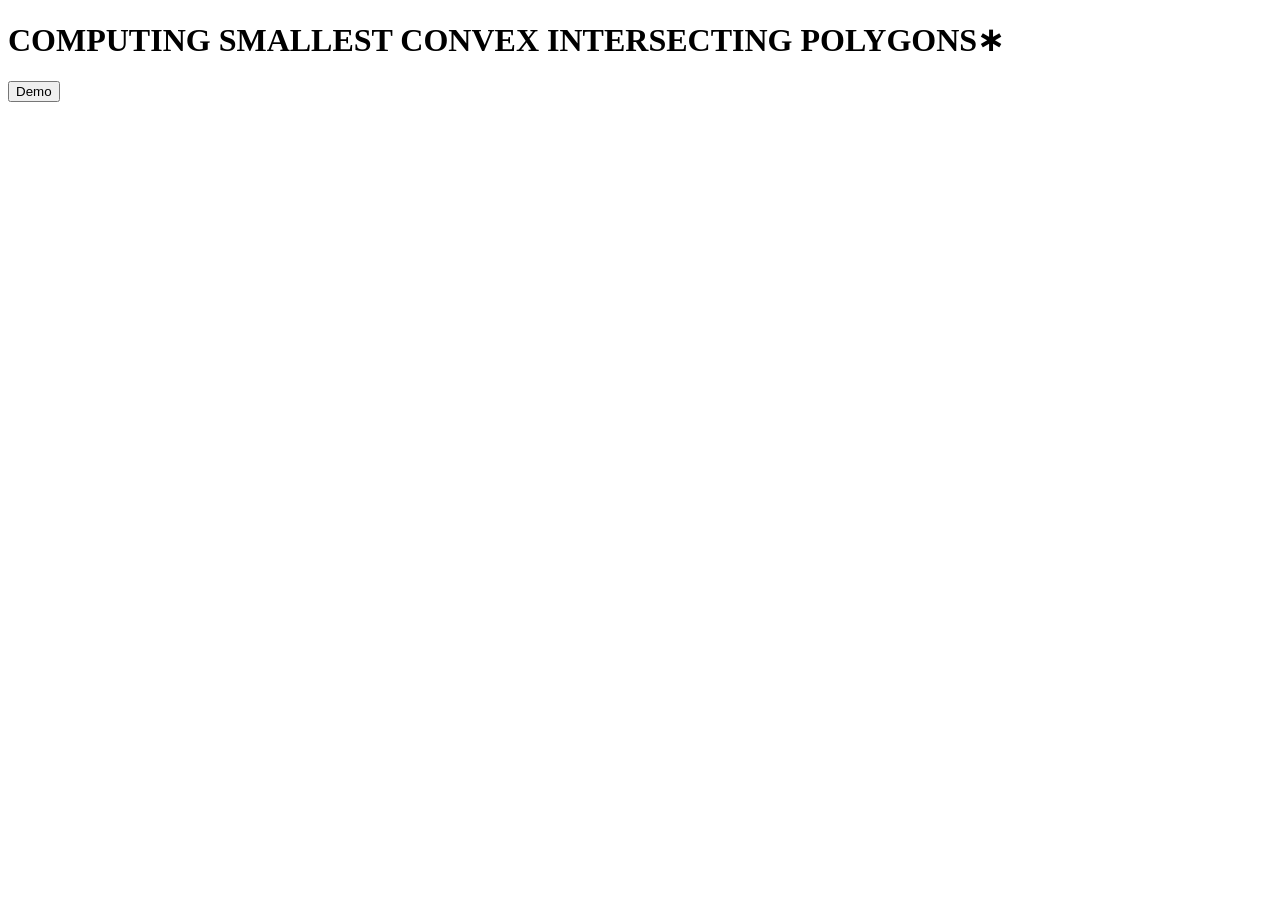
==== index.html @ 67444663 "page d'accueil + démo avec sandbox" ====
<!DOCTYPE html>
<html>
<src>

</src>
<head>
  <title>Page Title</title>
</head>
<body>
<h1>
    COMPUTING SMALLEST CONVEX INTERSECTING POLYGONS∗
</h1>

<a href="demo.html">

<button>
    Demo
</button>
</a>

</body>


</html>
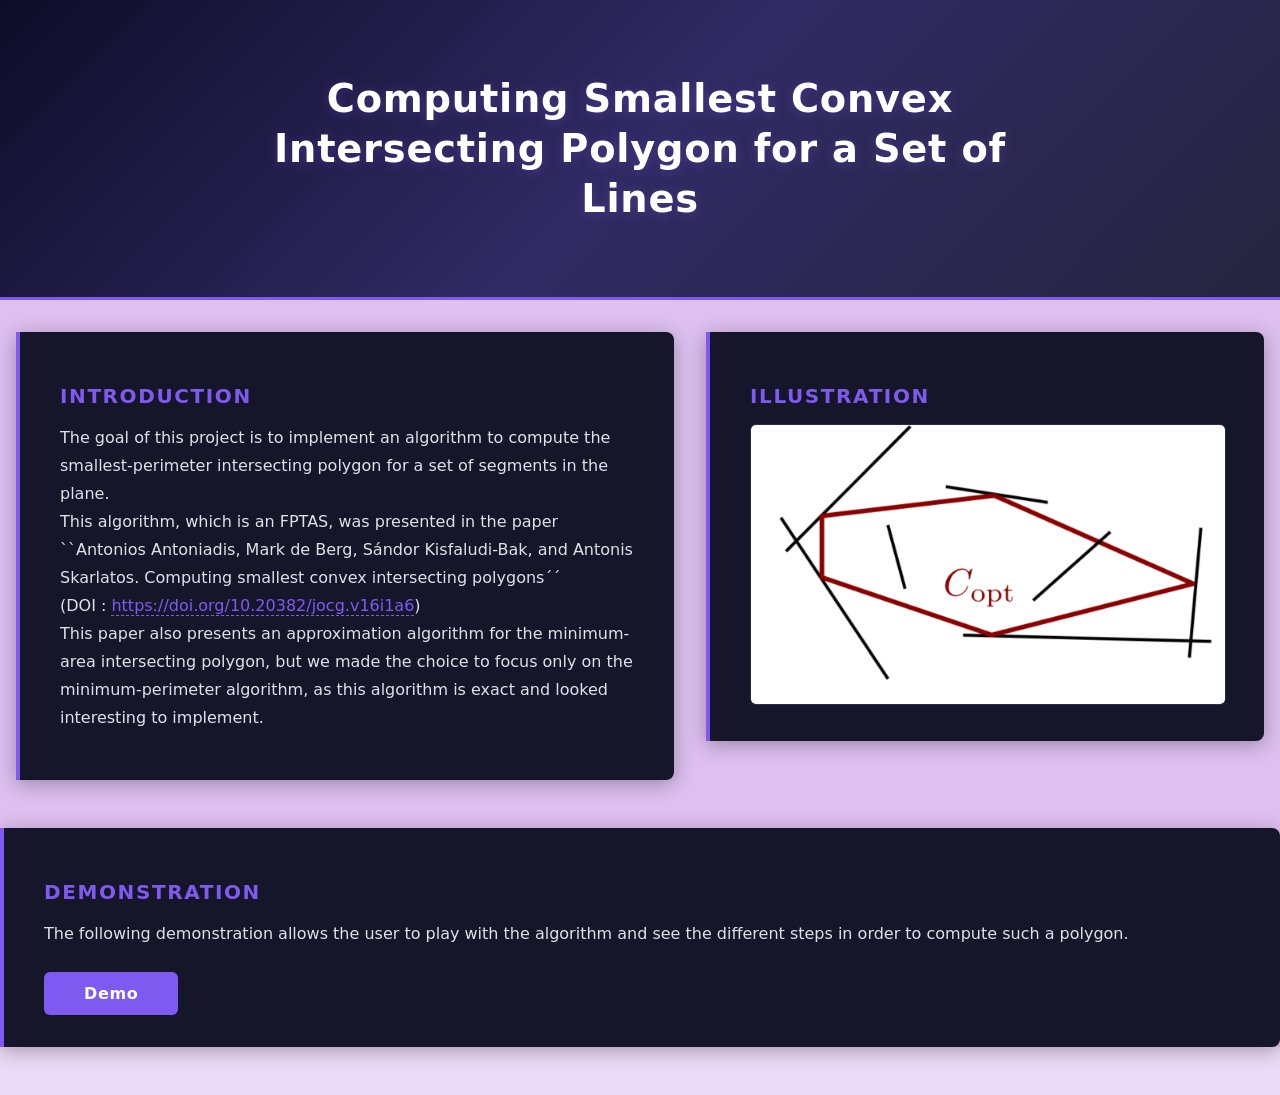
==== commit e3b4d8c0: "first page (introduction, illustration and demo button)" ====
--- a/index.html
+++ b/index.html
@@ -4,19 +4,48 @@
 
 </src>
 <head>
-  <title>Page Title</title>
+  <title>Introduction Page</title>
+  <link rel="stylesheet" href="style.css">
 </head>
 <body>
-<h1>
-    COMPUTING SMALLEST CONVEX INTERSECTING POLYGONS∗
-</h1>
+<div id="title">
+    <h1>
+        Computing Smallest Convex Intersecting Polygon for a Set of Lines 
+    </h1>
+</div>
 
-<a href="demo.html">
+<div class="content-row">
+    <div id="introduction">
+        <h3>Introduction</h3>
+        <p>
+            The goal of this project is to implement an algorithm to compute the smallest-perimeter intersecting
+            polygon for a set of segments in the plane. <br>
+            This algorithm, which is an FPTAS, was presented in the paper ``Antonios Antoniadis, Mark de Berg, Sándor Kisfaludi-Bak, 
+            and Antonis Skarlatos. Computing smallest convex intersecting polygons´´ 
+            <br>(DOI : <a href="https://doi.org/10.20382/jocg.v16i1a6"> https://doi.org/10.20382/jocg.v16i1a6</a>)
+            <br>This paper also presents an approximation algorithm for the minimum-area intersecting polygon, but we made the choice to 
+            focus only on the minimum-perimeter algorithm, as this algorithm is exact and looked interesting to implement. 
+        </p>
+    </div>
 
-<button>
-    Demo
-</button>
-</a>
+    <div id="illustration">
+        <h3>Illustration</h3>
+        <img src="images/illustration.png" alt="illustration image">
+    </div>
+</div>
+
+<div id="demonstration">
+    <h3>Demonstration</h3>
+    <p>
+        The following demonstration allows the user to play with the algorithm and see the different 
+        steps in order to compute such a polygon. 
+    </p>
+    <a href="demo.html">
+        <button id="demo_button">
+            Demo
+        </button>
+    </a>
+</div>
 
 </body>
 
--- a/style.css
+++ b/style.css
@@ -0,0 +1,134 @@
+html, body {
+    margin: 0;
+    padding: 0;
+    background-color: rgba(160, 79, 213, 0.2);
+}
+
+h3 {
+    font-family: 'Segoe UI', system-ui, sans-serif;
+    font-size: 1.25rem;
+    font-weight: 600;
+    color: #7f5af0;
+    margin-bottom: 1rem;
+    text-transform: uppercase;
+    letter-spacing: 0.08em;
+}
+
+#title {
+    display: flex;
+    justify-content: center;
+    padding: 3rem 1.5rem;
+    background: linear-gradient(135deg, #0f0c29, #302b63, #24243e);
+    border-bottom: 3px solid #7f5af0;
+}
+
+#title h1 {
+    font-family: 'Segoe UI', system-ui, sans-serif;
+    font-size: clamp(1.4rem, 3.5vw, 2.4rem);
+    font-weight: 700;
+    color: #fffffe;
+    text-align: center;
+    letter-spacing: 0.02em;
+    line-height: 1.3;
+    max-width: 800px;
+    text-shadow: 0 2px 12px rgba(127, 90, 240, 0.3);
+}
+
+.content-row {
+    display: flex;
+    flex-wrap: wrap;
+    gap: 2rem;
+    padding: 2rem 1rem;
+    align-items: flex-start;
+}
+
+#introduction {
+    flex: 1 1 400px;
+    padding: 2rem 2.5rem;
+    background: #16162a;
+    border-left: 4px solid #7f5af0;
+    border-radius: 0 8px 8px 0;
+    box-shadow: 0 4px 20px rgba(0, 0, 0, 0.3);
+}
+
+#introduction p {
+    font-family: 'Segoe UI', system-ui, sans-serif;
+    font-size: 1rem;
+    line-height: 1.75;
+    color: #e0e0e8;
+}
+
+#introduction a {
+    color: #7f5af0;
+    text-decoration: none;
+    border-bottom: 1px dashed #7f5af0;
+    transition: color 0.2s, border-color 0.2s;
+}
+
+#introduction a:hover {
+    font-size: 101%;
+    color: #a78bfa;
+    border-bottom-color: #a78bfa;
+}
+
+#illustration {
+    flex: 1 1 300px;
+    padding: 2rem 2.5rem;
+    background: #16162a;
+    border-left: 4px solid #7f5af0;
+    border-radius: 0 8px 8px 0;
+    box-shadow: 0 4px 20px rgba(0, 0, 0, 0.3);
+}
+
+#illustration img {
+    width: 100%;
+    height: auto;
+    border-radius: 6px;
+    border: 1px solid #2a2a4a;
+}
+
+#demonstration {
+    max-width: 1200px;
+    margin: 1rem auto 3rem;
+    padding: 2rem 2.5rem;
+    background: #16162a;
+    border-left: 4px solid #7f5af0;
+    border-radius: 0 8px 8px 0;
+    box-shadow: 0 4px 20px rgba(0, 0, 0, 0.3);
+}
+
+#demonstration p {
+    font-family: 'Segoe UI', system-ui, sans-serif;
+    font-size: 1rem;
+    line-height: 1.75;
+    color: #e0e0e8;
+    margin-bottom: 1.5rem;
+}
+
+#demonstration a {
+    text-decoration: none;
+}
+
+#demo_button {
+    font-family: 'Segoe UI', system-ui, sans-serif;
+    font-size: 1rem;
+    font-weight: 600;
+    letter-spacing: 0.04em;
+    color: #fffffe;
+    background: #7f5af0;
+    border: none;
+    border-radius: 6px;
+    padding: 0.75rem 2.5rem;
+    cursor: pointer;
+    transition: background 0.2s, transform 0.15s, box-shadow 0.2s;
+}
+
+#demo_button:hover {
+    background: #a78bfa;
+    transform: translateY(-2px);
+    box-shadow: 0 6px 18px rgba(127, 90, 240, 0.4);
+}
+
+#demo_button:active {
+    transform: translateY(0);
+}
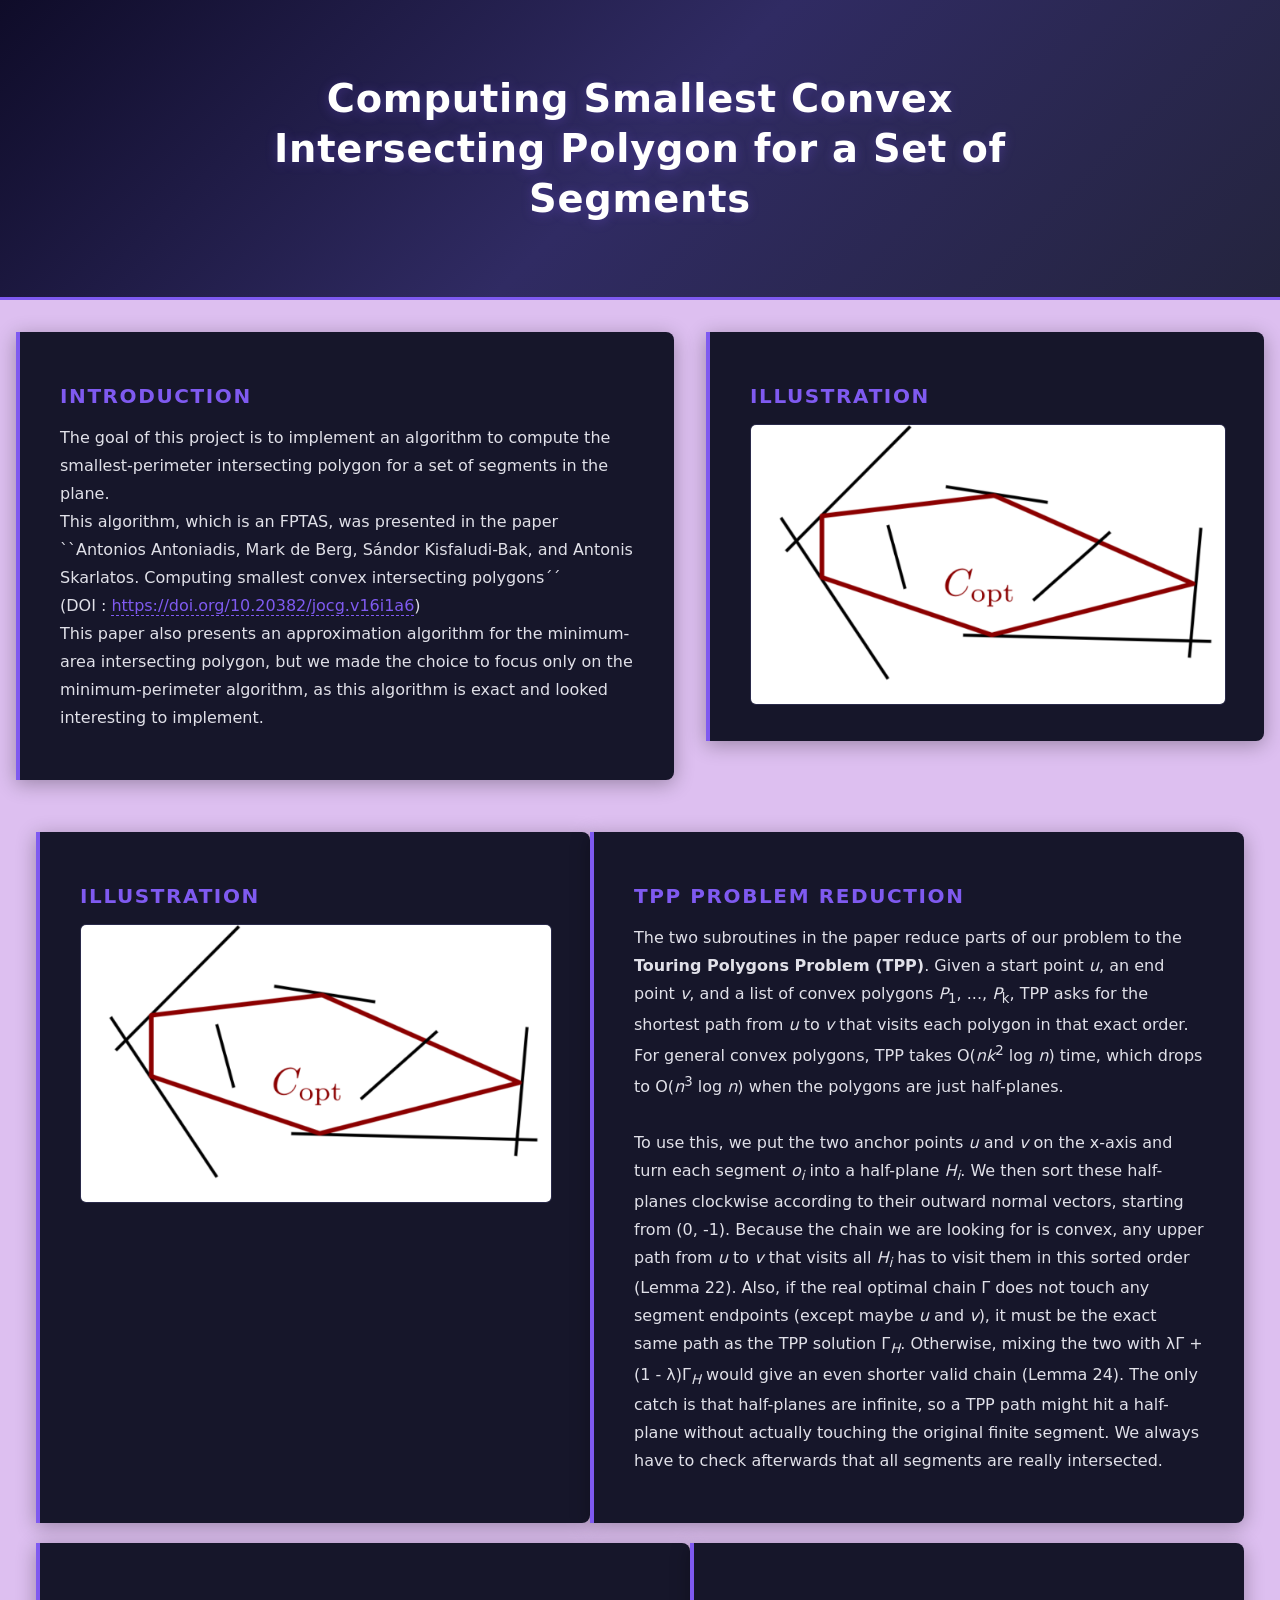
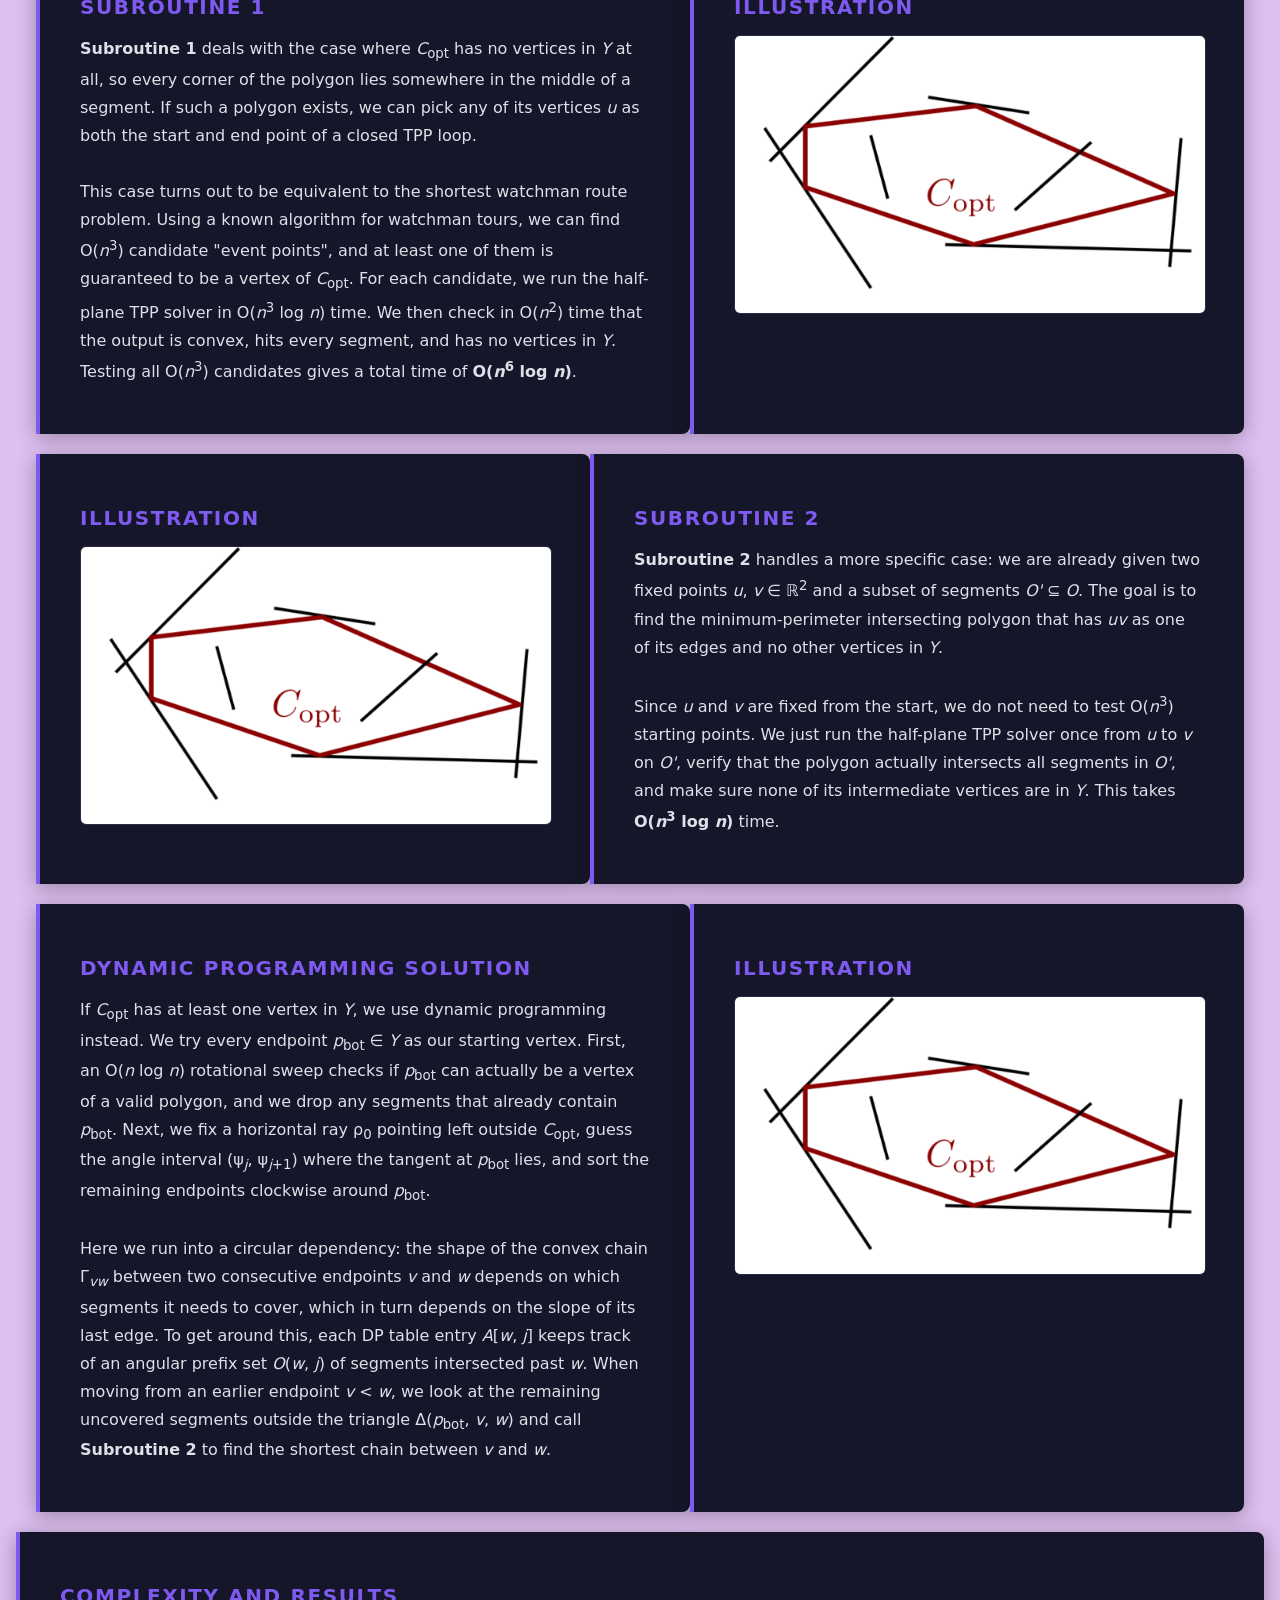
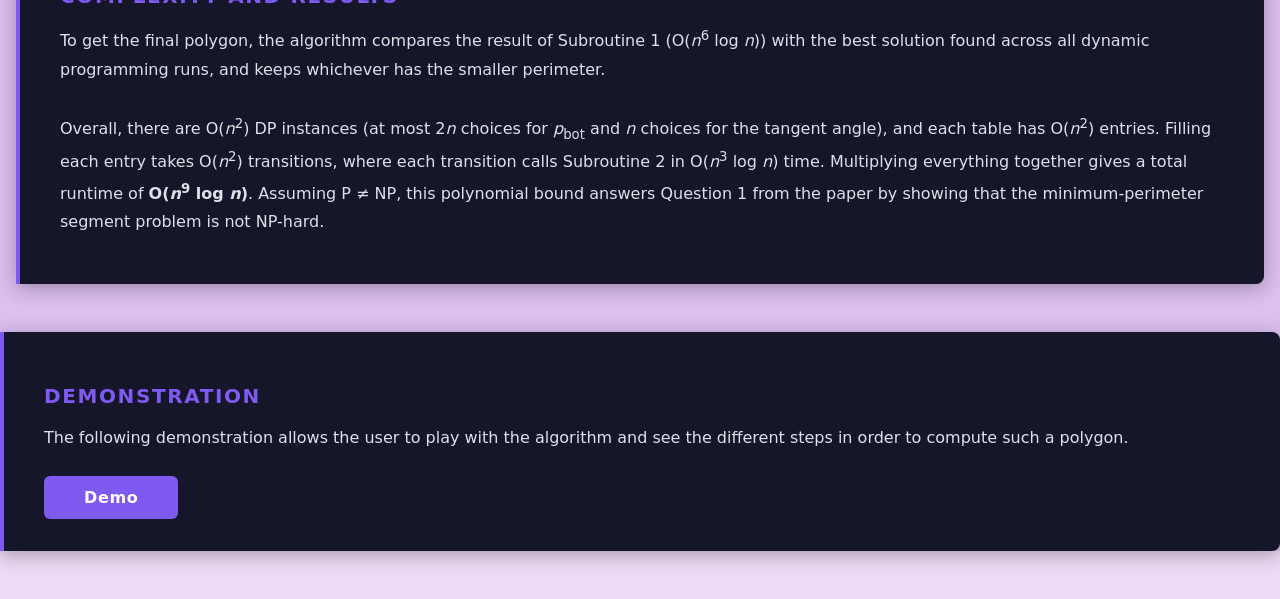
==== commit 8962d857: "homepage" ====
--- a/index.html
+++ b/index.html
@@ -1,24 +1,22 @@
 <!DOCTYPE html>
-<html>
-<src>
-
-</src>
+<html lang="en">
 <head>
+  <meta charset="UTF-8">
   <title>Introduction Page</title>
   <link rel="stylesheet" href="style.css">
 </head>
 <body>
 <div id="title">
     <h1>
-        Computing Smallest Convex Intersecting Polygon for a Set of Lines 
+        Computing Smallest Convex Intersecting Polygon for a Set of Segments
     </h1>
 </div>
 
 <div class="content-row">
-    <div id="introduction">
+    <div class="introduction">
         <h3>Introduction</h3>
         <p>
-            The goal of this project is to implement an algorithm to compute the smallest-perimeter intersecting
+           The goal of this project is to implement an algorithm to compute the smallest-perimeter intersecting
             polygon for a set of segments in the plane. <br>
             This algorithm, which is an FPTAS, was presented in the paper ``Antonios Antoniadis, Mark de Berg, Sándor Kisfaludi-Bak, 
             and Antonis Skarlatos. Computing smallest convex intersecting polygons´´ 
@@ -32,6 +30,94 @@
         <h3>Illustration</h3>
         <img src="images/illustration.png" alt="illustration image">
     </div>
+
+    <div id="algorithm-explanation">
+         <div class="parts">
+
+            <div id="illustration">
+                <h3>Illustration</h3>
+                <img src="images/illustration.png" alt="illustration image">
+            </div>
+
+            <div class="introduction">
+                <h3>TPP problem reduction</h3>
+                <p>
+                    The two subroutines in the paper reduce parts of our problem to the <strong>Touring Polygons Problem (TPP)</strong>. Given a start point <i>u</i>, an end point <i>v</i>, and a list of convex polygons <i>P</i><sub>1</sub>, ..., <i>P</i><sub>k</sub>, TPP asks for the shortest path from <i>u</i> to <i>v</i> that visits each polygon in that exact order. For general convex polygons, TPP takes O(<i>nk</i><sup>2</sup> log <i>n</i>) time, which drops to O(<i>n</i><sup>3</sup> log <i>n</i>) when the polygons are just half-planes.
+                    <br><br>
+                    To use this, we put the two anchor points <i>u</i> and <i>v</i> on the x-axis and turn each segment <i>o<sub>i</sub></i> into a half-plane <i>H<sub>i</sub></i>. We then sort these half-planes clockwise according to their outward normal vectors, starting from (0, -1). Because the chain we are looking for is convex, any upper path from <i>u</i> to <i>v</i> that visits all <i>H<sub>i</sub></i> has to visit them in this sorted order (Lemma 22). Also, if the real optimal chain &Gamma; does not touch any segment endpoints (except maybe <i>u</i> and <i>v</i>), it must be the exact same path as the TPP solution &Gamma;<sub><i>H</i></sub>. Otherwise, mixing the two with &lambda;&Gamma; + (1 - &lambda;)&Gamma;<sub><i>H</i></sub> would give an even shorter valid chain (Lemma 24). The only catch is that half-planes are infinite, so a TPP path might hit a half-plane without actually touching the original finite segment. We always have to check afterwards that all segments are really intersected.
+                </p>
+            </div>
+
+            
+        </div>
+        <div class="parts">
+            <div class="introduction">
+                <h3>Subroutine 1</h3>
+                <p>
+                    <strong>Subroutine 1</strong> deals with the case where <i>C</i><sub>opt</sub> has no vertices in <i>Y</i> at all, so every corner of the polygon lies somewhere in the middle of a segment. If such a polygon exists, we can pick any of its vertices <i>u</i> as both the start and end point of a closed TPP loop.
+                    <br><br>
+                    This case turns out to be equivalent to the shortest watchman route problem. Using a known algorithm for watchman tours, we can find O(<i>n</i><sup>3</sup>) candidate "event points", and at least one of them is guaranteed to be a vertex of <i>C</i><sub>opt</sub>. For each candidate, we run the half-plane TPP solver in O(<i>n</i><sup>3</sup> log <i>n</i>) time. We then check in O(<i>n</i><sup>2</sup>) time that the output is convex, hits every segment, and has no vertices in <i>Y</i>. Testing all O(<i>n</i><sup>3</sup>) candidates gives a total time of <strong>O(<i>n</i><sup>6</sup> log <i>n</i>)</strong>.
+                 </p>
+            </div>
+
+            <div id="illustration">
+                <h3>Illustration</h3>
+                <img src="images/illustration.png" alt="illustration image">
+            </div>
+        </div>
+        <div class="parts">
+
+            <div id="illustration">
+                <h3>Illustration</h3>
+                <img src="images/illustration.png" alt="illustration image">
+            </div>
+
+            <div class="introduction">
+                <h3>Subroutine 2</h3>
+                <p>
+                    <strong>Subroutine 2</strong> handles a more specific case: we are already given two fixed points <i>u</i>, <i>v</i> &in; &#8477;<sup>2</sup> and a subset of segments <i>O'</i> &subseteq; <i>O</i>. The goal is to find the minimum-perimeter intersecting polygon that has <i>uv</i> as one of its edges and no other vertices in <i>Y</i>.
+                    <br><br>
+                    Since <i>u</i> and <i>v</i> are fixed from the start, we do not need to test O(<i>n</i><sup>3</sup>) starting points. We just run the half-plane TPP solver once from <i>u</i> to <i>v</i> on <i>O'</i>, verify that the polygon actually intersects all segments in <i>O'</i>, and make sure none of its intermediate vertices are in <i>Y</i>. This takes <strong>O(<i>n</i><sup>3</sup> log <i>n</i>)</strong> time.
+                </p>
+            </div>
+
+            
+        </div>
+
+       
+
+        <div class="parts">
+            <div class="introduction">
+                <h3>Dynamic programming solution</h3>
+                <p>
+                    If <i>C</i><sub>opt</sub> has at least one vertex in <i>Y</i>, we use dynamic programming instead. We try every endpoint <i>p</i><sub>bot</sub> &in; <i>Y</i> as our starting vertex. First, an O(<i>n</i> log <i>n</i>) rotational sweep checks if <i>p</i><sub>bot</sub> can actually be a vertex of a valid polygon, and we drop any segments that already contain <i>p</i><sub>bot</sub>. Next, we fix a horizontal ray &rho;<sub>0</sub> pointing left outside <i>C</i><sub>opt</sub>, guess the angle interval (&psi;<sub><i>j</i></sub>, &psi;<sub><i>j</i>+1</sub>) where the tangent at <i>p</i><sub>bot</sub> lies, and sort the remaining endpoints clockwise around <i>p</i><sub>bot</sub>.
+                    <br><br>
+                    Here we run into a circular dependency: the shape of the convex chain &Gamma;<sub><i>vw</i></sub> between two consecutive endpoints <i>v</i> and <i>w</i> depends on which segments it needs to cover, which in turn depends on the slope of its last edge. To get around this, each DP table entry <i>A</i>[<i>w</i>, <i>j</i>] keeps track of an angular prefix set <i>O</i>(<i>w</i>, <i>j</i>) of segments intersected past <i>w</i>. When moving from an earlier endpoint <i>v</i> &lt; <i>w</i>, we look at the remaining uncovered segments outside the triangle &Delta;(<i>p</i><sub>bot</sub>, <i>v</i>, <i>w</i>) and call <strong>Subroutine 2</strong> to find the shortest chain between <i>v</i> and <i>w</i>.
+                 </p>
+            </div>
+
+            <div id="illustration">
+                <h3>Illustration</h3>
+                <img src="images/illustration.png" alt="illustration image">
+            </div>
+        </div>
+        
+         <div class="finalPart">
+
+            <div class="introduction">
+                <h3>Complexity and results</h3>
+                <p>
+                    To get the final polygon, the algorithm compares the result of Subroutine 1 (O(<i>n</i><sup>6</sup> log <i>n</i>)) with the best solution found across all dynamic programming runs, and keeps whichever has the smaller perimeter.
+                    <br><br>
+                    Overall, there are O(<i>n</i><sup>2</sup>) DP instances (at most 2<i>n</i> choices for <i>p</i><sub>bot</sub> and <i>n</i> choices for the tangent angle), and each table has O(<i>n</i><sup>2</sup>) entries. Filling each entry takes O(<i>n</i><sup>2</sup>) transitions, where each transition calls Subroutine 2 in O(<i>n</i><sup>3</sup> log <i>n</i>) time. Multiplying everything together gives a total runtime of <strong>O(<i>n</i><sup>9</sup> log <i>n</i>)</strong>. Assuming P &ne; NP, this polynomial bound answers Question 1 from the paper by showing that the minimum-perimeter segment problem is not NP-hard.
+                </p>
+            </div>
+            
+        </div>
+
+    </div>
+
+    
 </div>
 
 <div id="demonstration">
--- a/style.css
+++ b/style.css
@@ -42,7 +42,7 @@
     align-items: flex-start;
 }
 
-#introduction {
+.introduction {
     flex: 1 1 400px;
     padding: 2rem 2.5rem;
     background: #16162a;
@@ -51,21 +51,21 @@
     box-shadow: 0 4px 20px rgba(0, 0, 0, 0.3);
 }
 
-#introduction p {
+.introduction p {
     font-family: 'Segoe UI', system-ui, sans-serif;
     font-size: 1rem;
     line-height: 1.75;
     color: #e0e0e8;
 }
 
-#introduction a {
+.introduction a {
     color: #7f5af0;
     text-decoration: none;
     border-bottom: 1px dashed #7f5af0;
     transition: color 0.2s, border-color 0.2s;
 }
 
-#introduction a:hover {
+.introduction a:hover {
     font-size: 101%;
     color: #a78bfa;
     border-bottom-color: #a78bfa;
@@ -131,4 +131,9 @@
 
 #demo_button:active {
     transform: translateY(0);
-}+}
+
+.parts{
+    display: flex;
+    margin: 20px;
+}
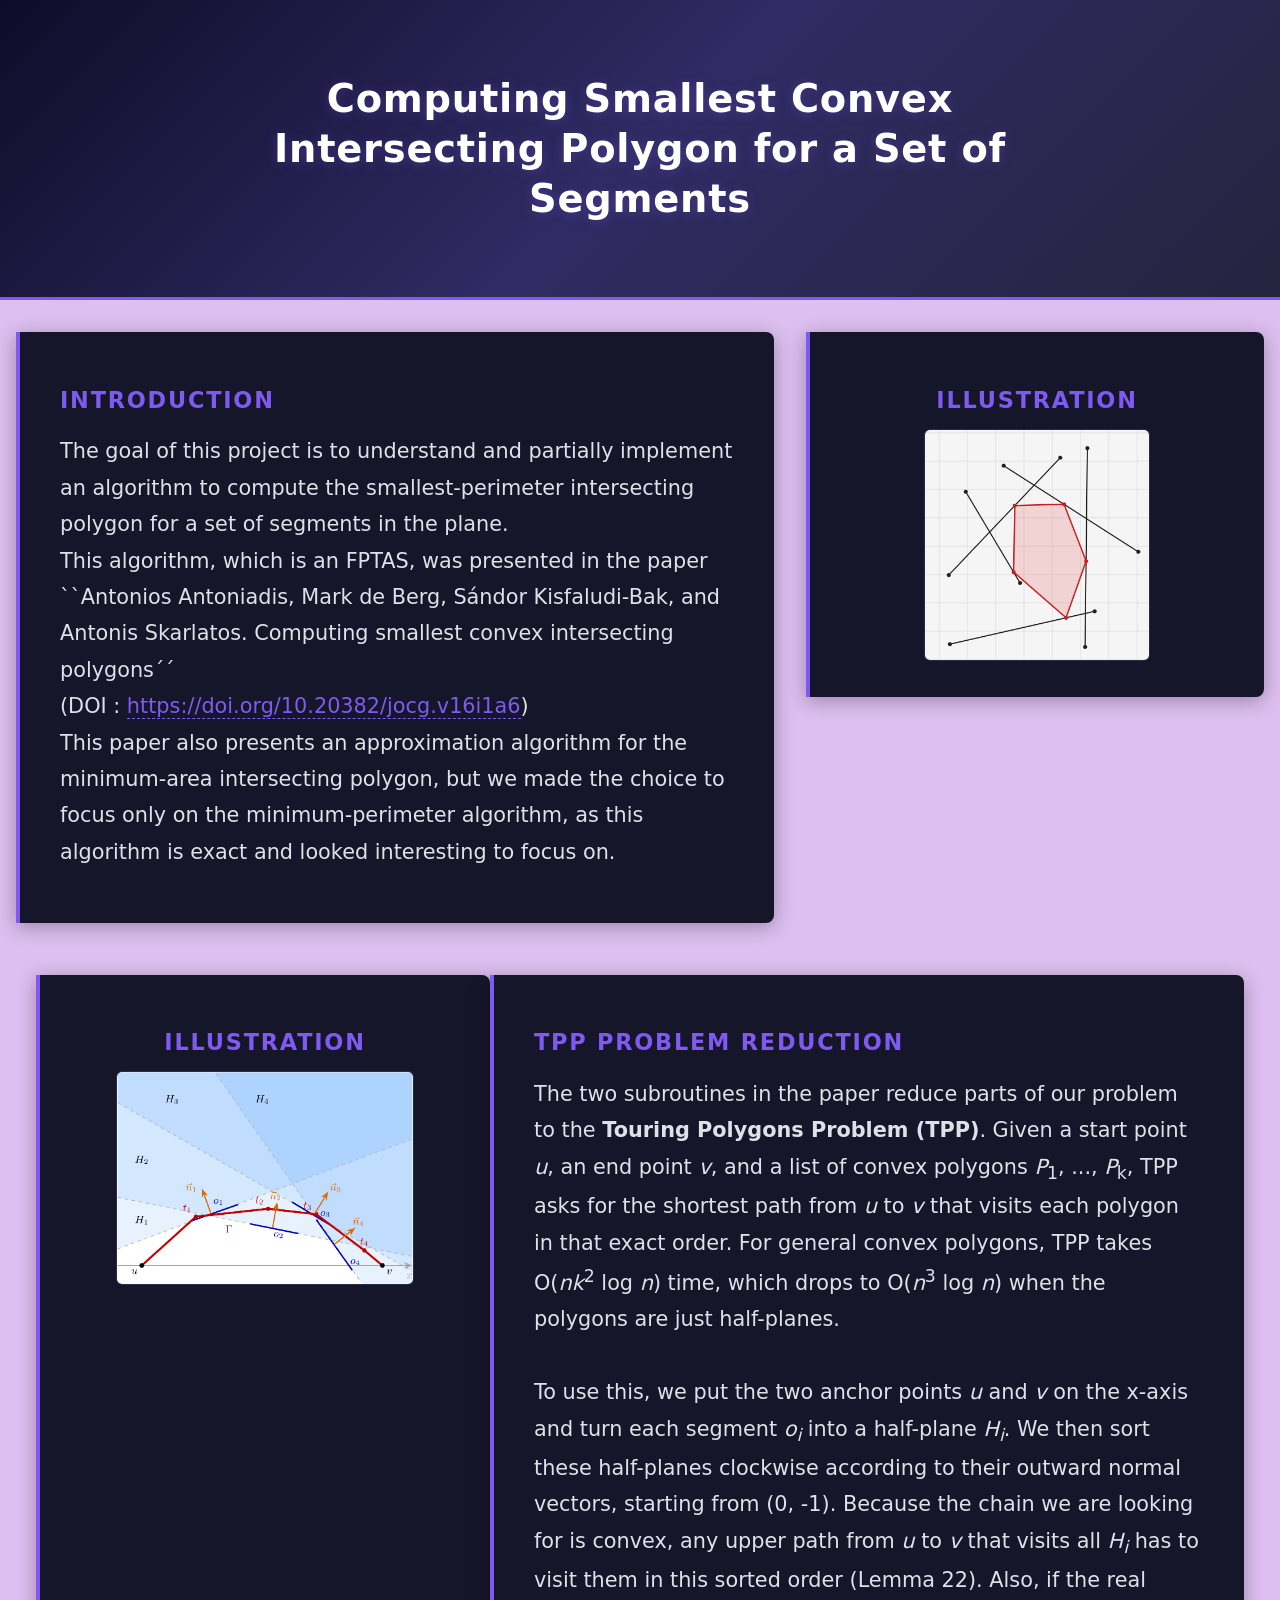
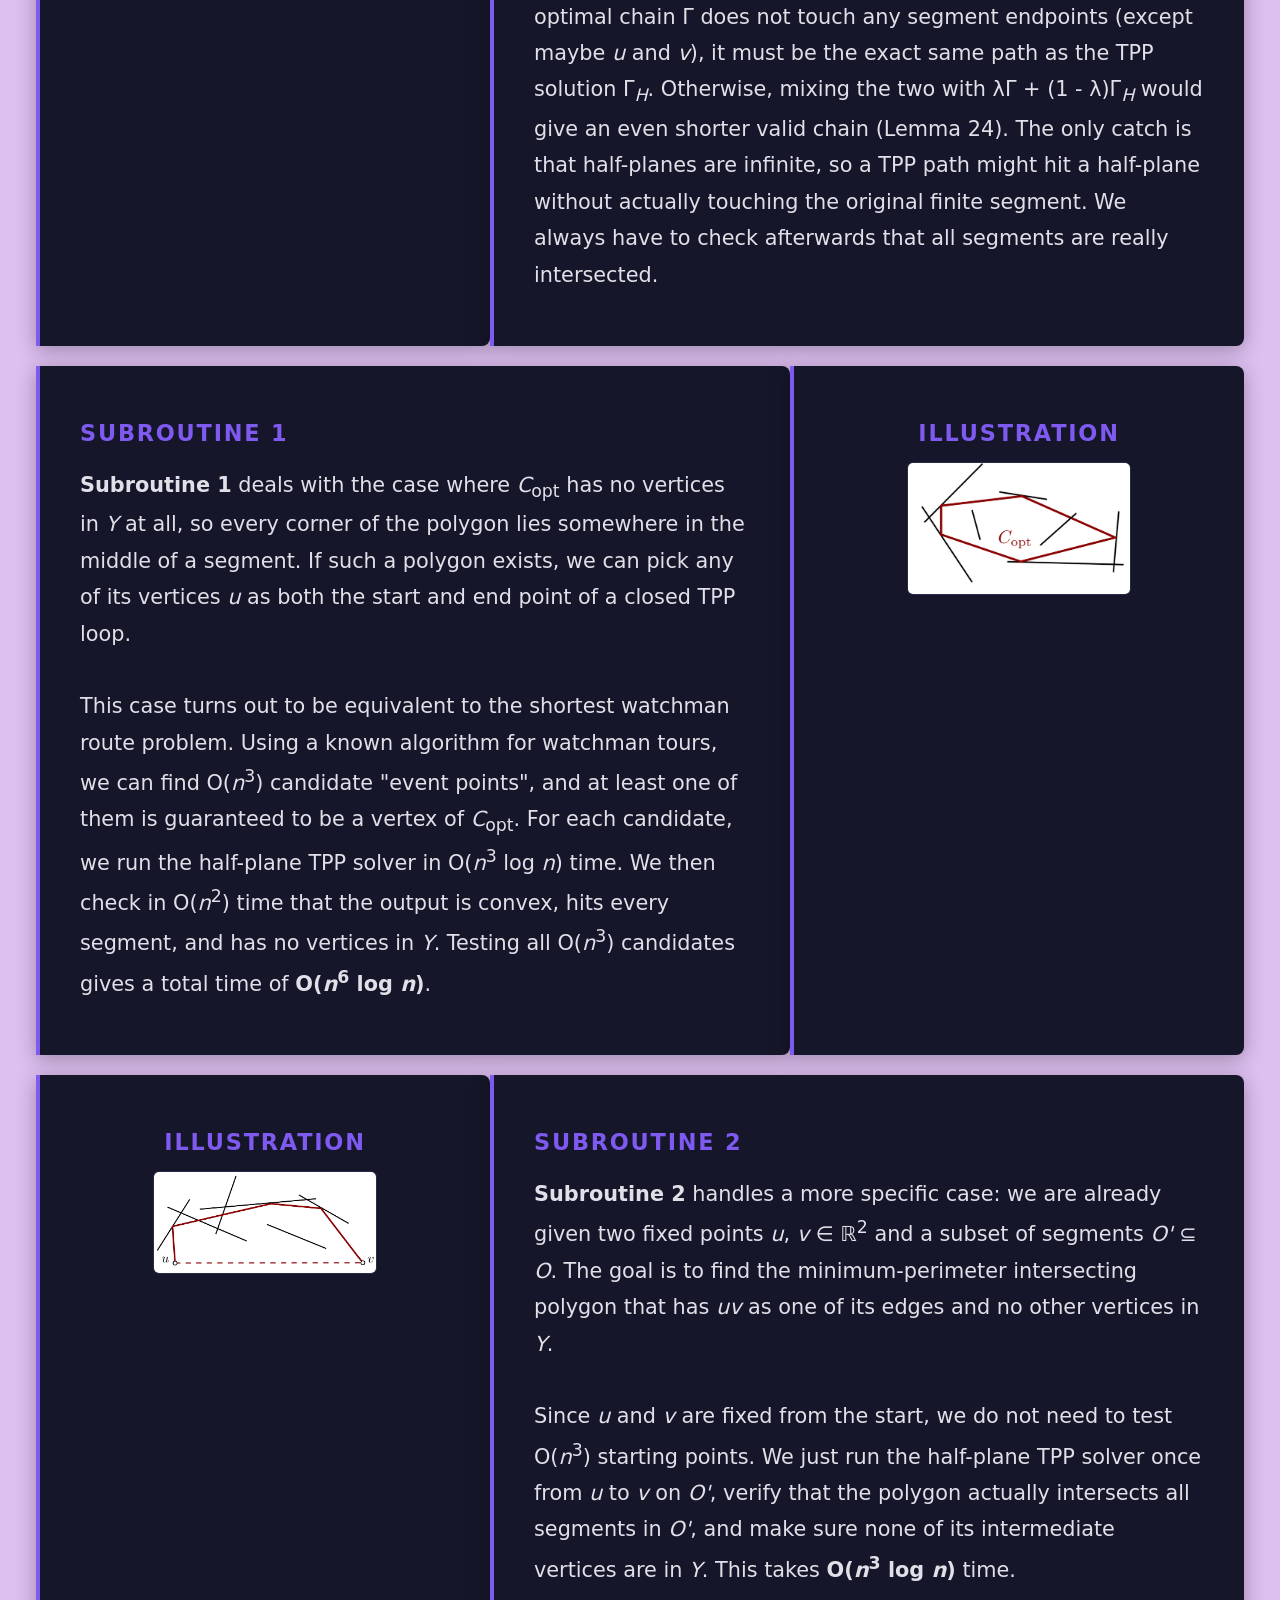
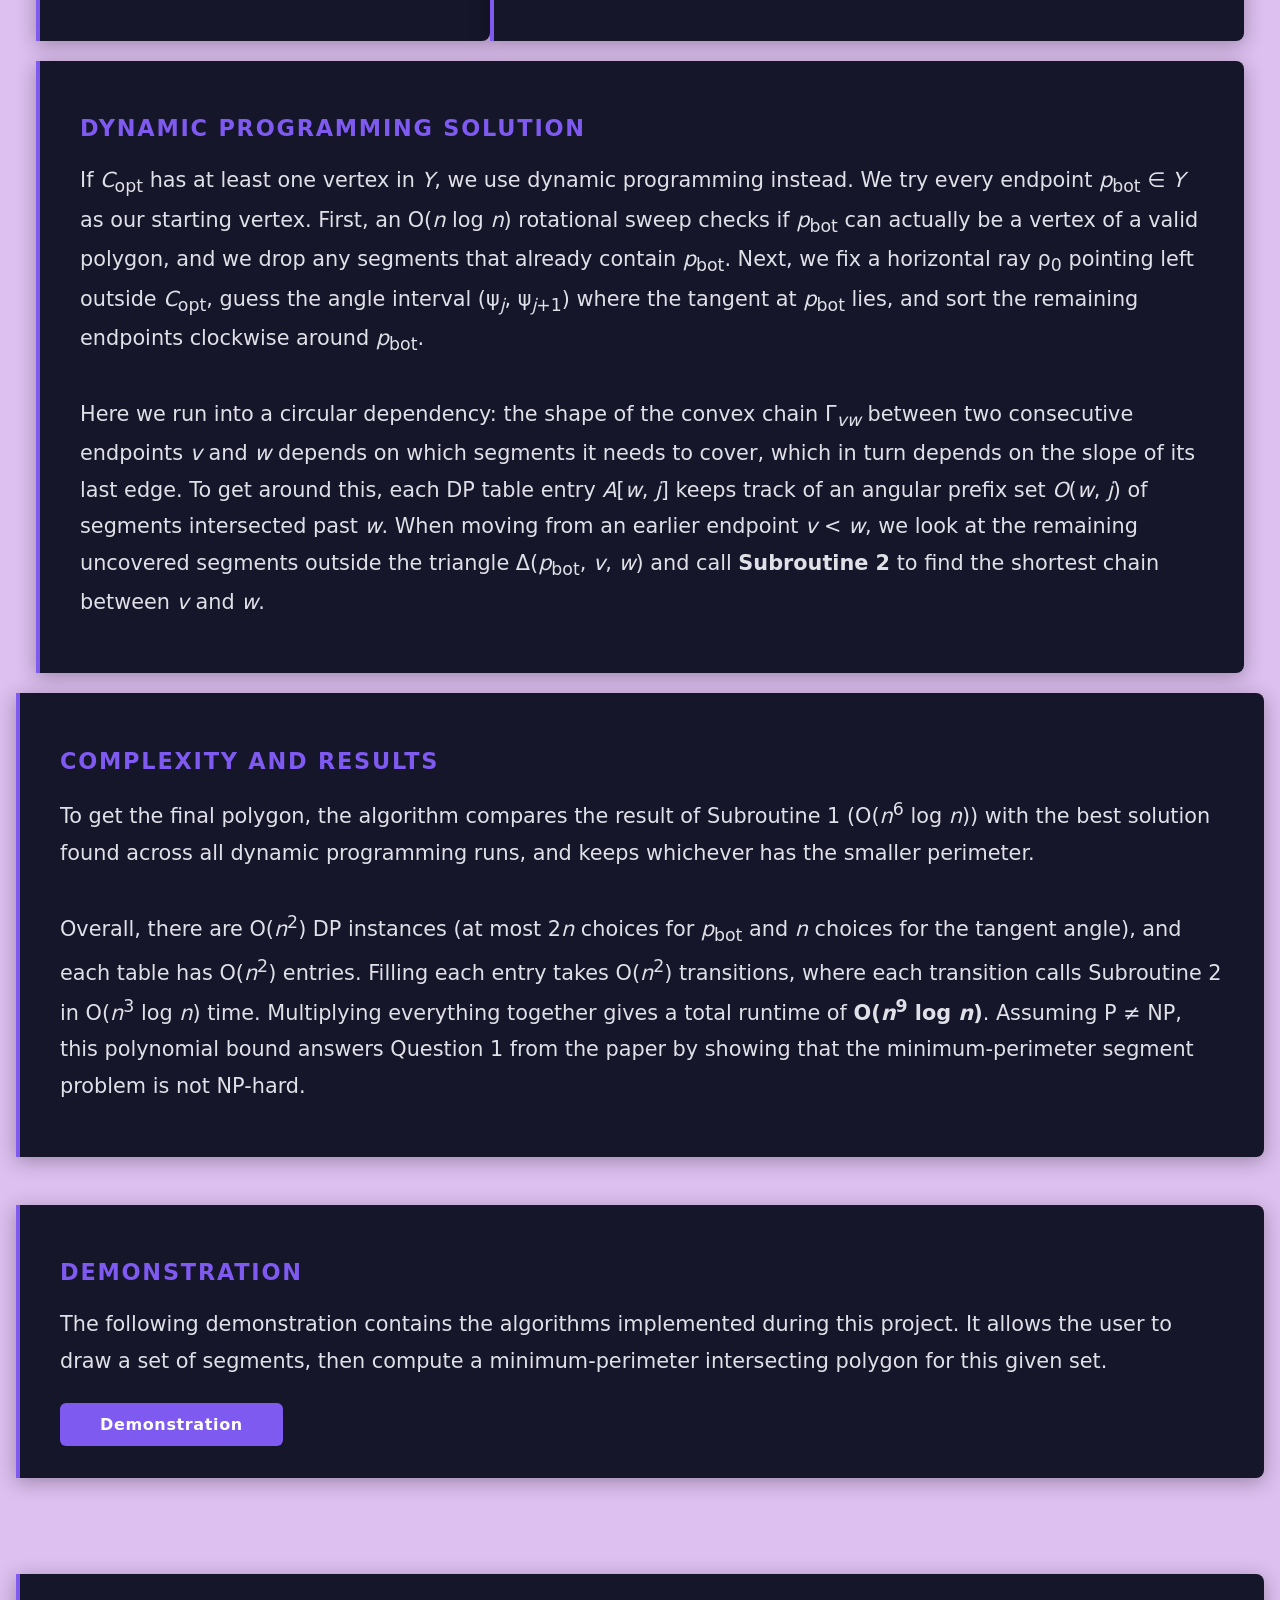
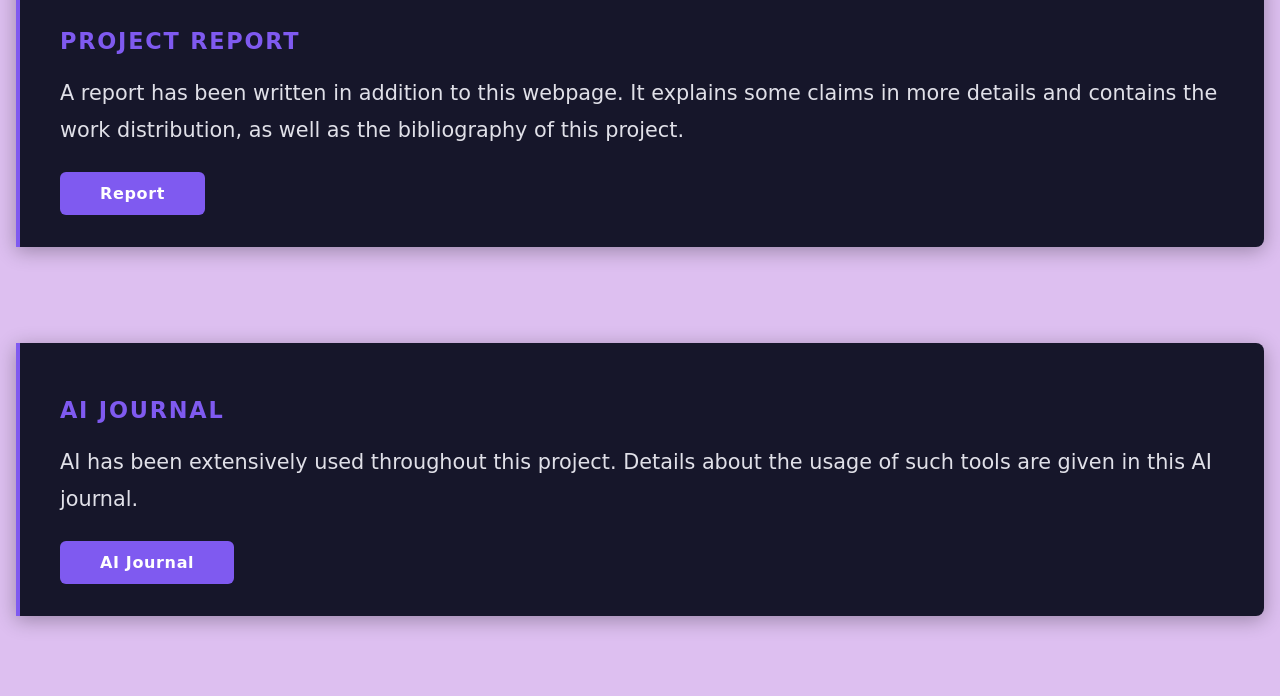
==== commit f4a9eea4: "Added figures in homepage + AIJournal + report" ====
--- a/index.html
+++ b/index.html
@@ -2,7 +2,7 @@
 <html lang="en">
 <head>
   <meta charset="UTF-8">
-  <title>Introduction Page</title>
+  <title>Home Page</title>
   <link rel="stylesheet" href="style.css">
 </head>
 <body>
@@ -16,27 +16,27 @@
     <div class="introduction">
         <h3>Introduction</h3>
         <p>
-           The goal of this project is to implement an algorithm to compute the smallest-perimeter intersecting
+           The goal of this project is to understand and partially implement an algorithm to compute the smallest-perimeter intersecting
             polygon for a set of segments in the plane. <br>
             This algorithm, which is an FPTAS, was presented in the paper ``Antonios Antoniadis, Mark de Berg, Sándor Kisfaludi-Bak, 
             and Antonis Skarlatos. Computing smallest convex intersecting polygons´´ 
             <br>(DOI : <a href="https://doi.org/10.20382/jocg.v16i1a6"> https://doi.org/10.20382/jocg.v16i1a6</a>)
             <br>This paper also presents an approximation algorithm for the minimum-area intersecting polygon, but we made the choice to 
-            focus only on the minimum-perimeter algorithm, as this algorithm is exact and looked interesting to implement. 
+            focus only on the minimum-perimeter algorithm, as this algorithm is exact and looked interesting to focus on. 
         </p>
     </div>
 
     <div id="illustration">
         <h3>Illustration</h3>
-        <img src="images/illustration.png" alt="illustration image">
+        <img src="images/general_polygon.png" alt="illustration image">
     </div>
 
     <div id="algorithm-explanation">
          <div class="parts">
 
-            <div id="illustration">
+            <div id="reduction">
                 <h3>Illustration</h3>
-                <img src="images/illustration.png" alt="illustration image">
+                <img src="images/reduction.png" alt="illustration image">
             </div>
 
             <div class="introduction">
@@ -69,7 +69,7 @@
 
             <div id="illustration">
                 <h3>Illustration</h3>
-                <img src="images/illustration.png" alt="illustration image">
+                <img src="images/subroutineII.png" alt="illustration image">
             </div>
 
             <div class="introduction">
@@ -96,10 +96,6 @@
                  </p>
             </div>
 
-            <div id="illustration">
-                <h3>Illustration</h3>
-                <img src="images/illustration.png" alt="illustration image">
-            </div>
         </div>
         
          <div class="finalPart">
@@ -117,23 +113,42 @@
 
     </div>
 
-    
+    <div id="demonstration">
+        <h3>Demonstration</h3>
+        <p>
+            The following demonstration contains the algorithms implemented during this project. It allows the user to draw a set of segments, then compute a minimum-perimeter 
+                    intersecting polygon for this given set. 
+        </p>
+        <a href="demo.html">
+            <button id="demo_button">
+                Demonstration
+            </button>
+        </a>
+    </div>
+    <div id="demonstration">
+        <h3>Project Report</h3>
+        <p>
+            A report has been written in addition to this webpage. It explains some claims in more details and contains the work distribution, as well as the bibliography of this project. 
+        </p>
+        <a href="report/report/main.pdf">
+            <button id="demo_button">Report</button>
+        </a>
+    </div>
+
+    <div id="demonstration">
+        <h3>AI Journal</h3>
+        <p>
+            AI has been extensively used throughout this project. Details about the usage of such tools are given in this AI journal. 
+        </p>
+        <a href="AIJournal.html">
+            <button id="demo_button">AI Journal</button>
+        </a>
+    </div>
+
 </div>
 
-<div id="demonstration">
-    <h3>Demonstration</h3>
-    <p>
-        The following demonstration allows the user to play with the algorithm and see the different 
-        steps in order to compute such a polygon. 
-    </p>
-    <a href="demo.html">
-        <button id="demo_button">
-            Demo
-        </button>
-    </a>
-</div>
 
 </body>
 
 
-</html>+</html>
--- a/style.css
+++ b/style.css
@@ -6,12 +6,28 @@
 
 h3 {
     font-family: 'Segoe UI', system-ui, sans-serif;
-    font-size: 1.25rem;
+    font-size: 1.4rem;
     font-weight: 600;
     color: #7f5af0;
     margin-bottom: 1rem;
     text-transform: uppercase;
     letter-spacing: 0.08em;
+}
+
+h2 {
+    font-family: 'Segoe UI', system-ui, sans-serif;
+    font-size: 1.2rem;
+    font-weight: 400;
+    color: #7f5af0;
+    margin-bottom: 1rem;
+    letter-spacing: 0.08em;
+}
+
+ul {
+    font-family: 'Segoe UI', system-ui, sans-serif;
+    font-size: 1.3rem;
+    line-height: 1.75;
+    color: #e0e0e8;
 }
 
 #title {
@@ -53,7 +69,7 @@
 
 .introduction p {
     font-family: 'Segoe UI', system-ui, sans-serif;
-    font-size: 1rem;
+    font-size: 1.3rem;
     line-height: 1.75;
     color: #e0e0e8;
 }
@@ -72,16 +88,36 @@
 }
 
 #illustration {
-    flex: 1 1 300px;
+    flex: 1 1 100px;
     padding: 2rem 2.5rem;
     background: #16162a;
     border-left: 4px solid #7f5af0;
     border-radius: 0 8px 8px 0;
     box-shadow: 0 4px 20px rgba(0, 0, 0, 0.3);
+    align-items: center;
+    text-align: center;
 }
 
 #illustration img {
-    width: 100%;
+    width: 60%;
+    height: auto;
+    border-radius: 6px;
+    border: 1px solid #2a2a4a;
+}
+
+#reduction {
+    flex: 1 1 100px;
+    padding: 2rem 2.5rem;
+    background: #16162a;
+    border-left: 4px solid #7f5af0;
+    border-radius: 0 8px 8px 0;
+    box-shadow: 0 4px 20px rgba(0, 0, 0, 0.3);
+    align-items: center;
+    text-align: center;
+}
+
+#reduction img {
+    width: 80%;
     height: auto;
     border-radius: 6px;
     border: 1px solid #2a2a4a;
@@ -99,7 +135,7 @@
 
 #demonstration p {
     font-family: 'Segoe UI', system-ui, sans-serif;
-    font-size: 1rem;
+    font-size: 1.3rem;
     line-height: 1.75;
     color: #e0e0e8;
     margin-bottom: 1.5rem;
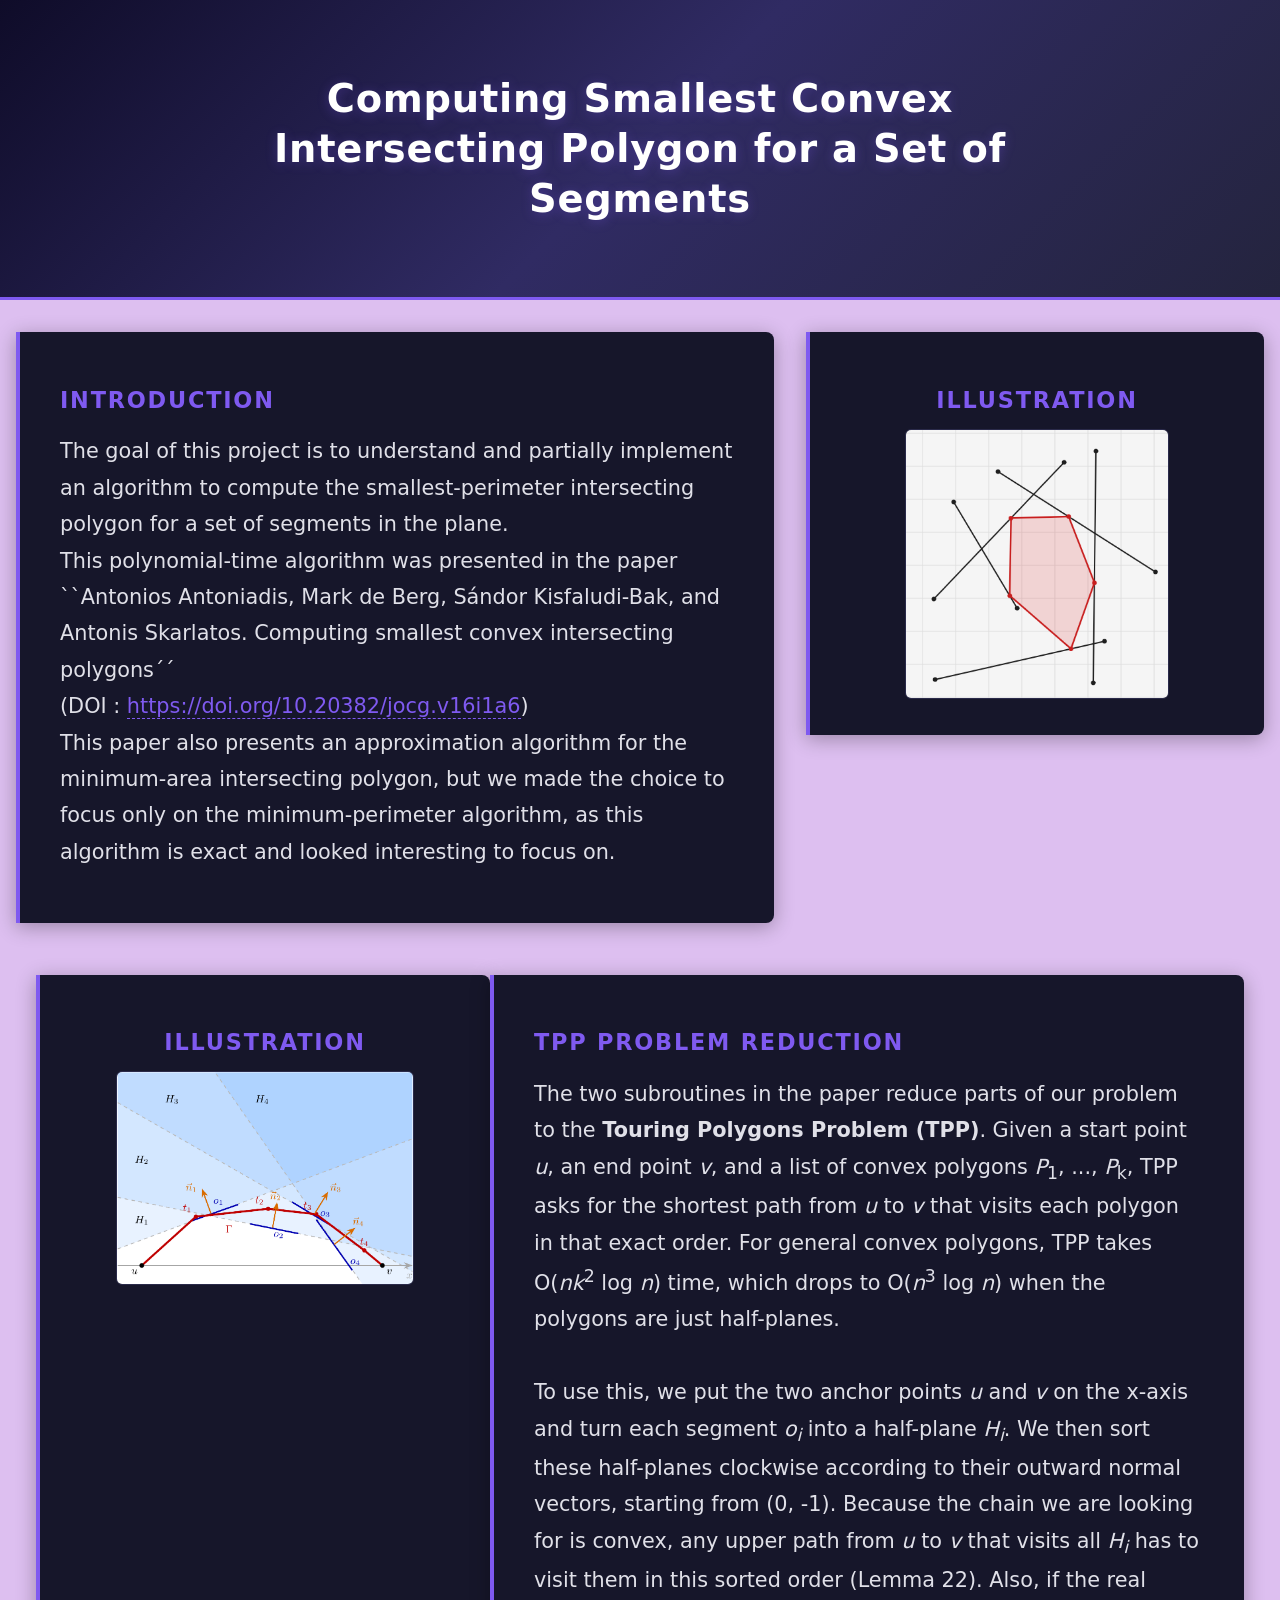
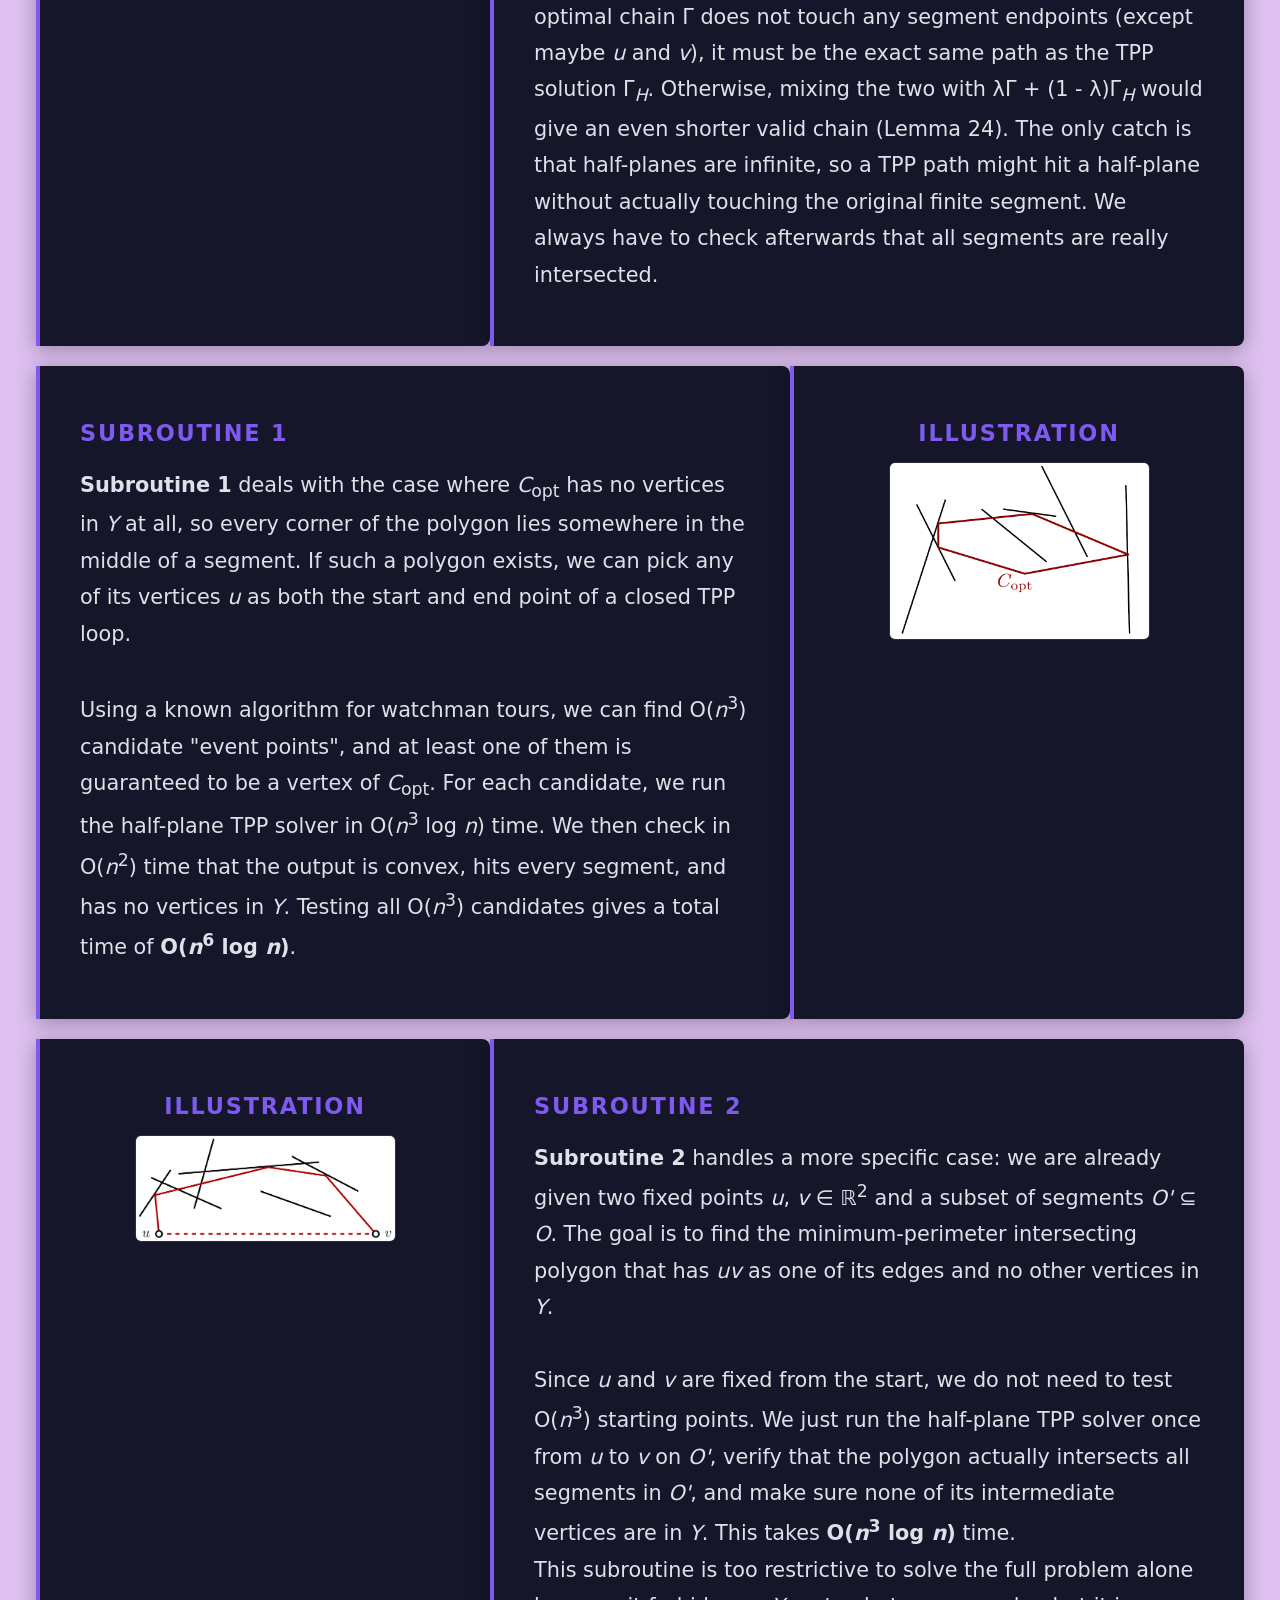
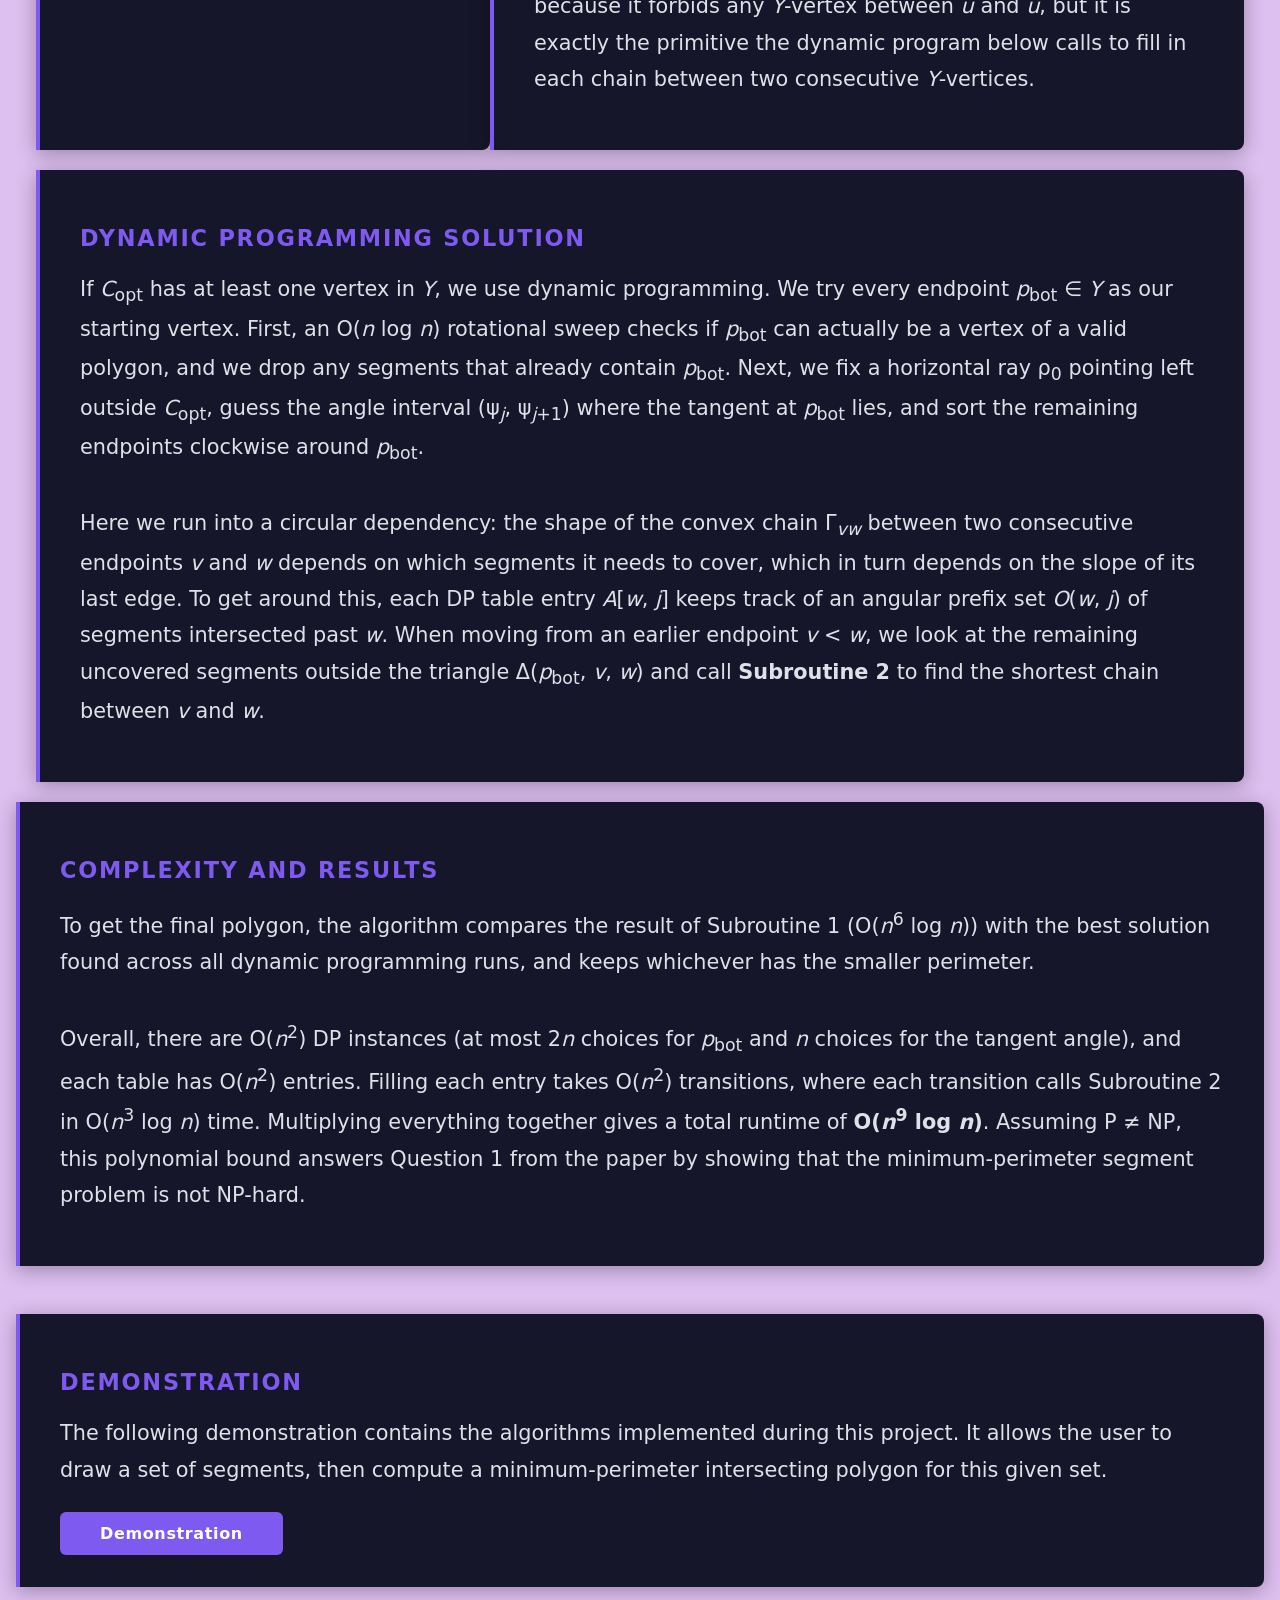
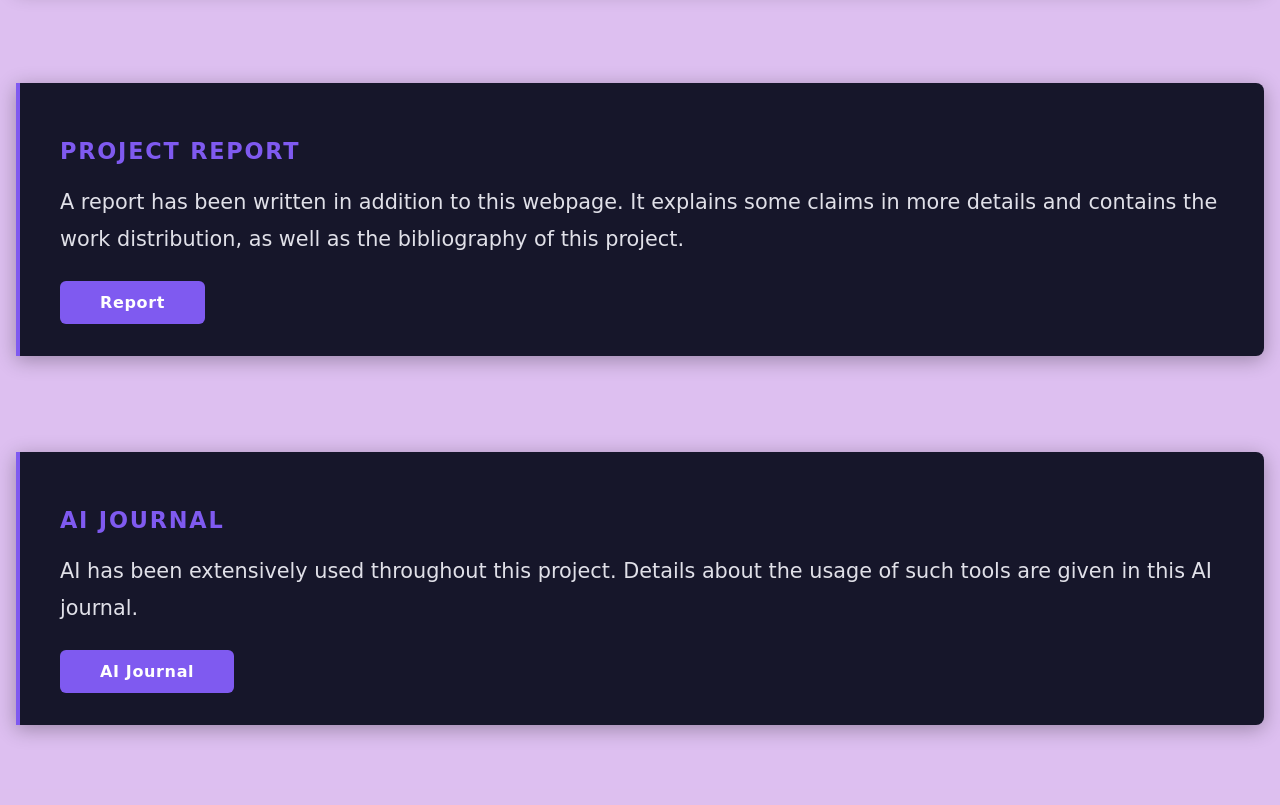
==== commit 1dead4fb: "Small changes to home page" ====
--- a/index.html
+++ b/index.html
@@ -18,7 +18,7 @@
         <p>
            The goal of this project is to understand and partially implement an algorithm to compute the smallest-perimeter intersecting
             polygon for a set of segments in the plane. <br>
-            This algorithm, which is an FPTAS, was presented in the paper ``Antonios Antoniadis, Mark de Berg, Sándor Kisfaludi-Bak, 
+            This polynomial-time algorithm was presented in the paper ``Antonios Antoniadis, Mark de Berg, Sándor Kisfaludi-Bak, 
             and Antonis Skarlatos. Computing smallest convex intersecting polygons´´ 
             <br>(DOI : <a href="https://doi.org/10.20382/jocg.v16i1a6"> https://doi.org/10.20382/jocg.v16i1a6</a>)
             <br>This paper also presents an approximation algorithm for the minimum-area intersecting polygon, but we made the choice to 
@@ -56,7 +56,7 @@
                 <p>
                     <strong>Subroutine 1</strong> deals with the case where <i>C</i><sub>opt</sub> has no vertices in <i>Y</i> at all, so every corner of the polygon lies somewhere in the middle of a segment. If such a polygon exists, we can pick any of its vertices <i>u</i> as both the start and end point of a closed TPP loop.
                     <br><br>
-                    This case turns out to be equivalent to the shortest watchman route problem. Using a known algorithm for watchman tours, we can find O(<i>n</i><sup>3</sup>) candidate "event points", and at least one of them is guaranteed to be a vertex of <i>C</i><sub>opt</sub>. For each candidate, we run the half-plane TPP solver in O(<i>n</i><sup>3</sup> log <i>n</i>) time. We then check in O(<i>n</i><sup>2</sup>) time that the output is convex, hits every segment, and has no vertices in <i>Y</i>. Testing all O(<i>n</i><sup>3</sup>) candidates gives a total time of <strong>O(<i>n</i><sup>6</sup> log <i>n</i>)</strong>.
+                    Using a known algorithm for watchman tours, we can find O(<i>n</i><sup>3</sup>) candidate "event points", and at least one of them is guaranteed to be a vertex of <i>C</i><sub>opt</sub>. For each candidate, we run the half-plane TPP solver in O(<i>n</i><sup>3</sup> log <i>n</i>) time. We then check in O(<i>n</i><sup>2</sup>) time that the output is convex, hits every segment, and has no vertices in <i>Y</i>. Testing all O(<i>n</i><sup>3</sup>) candidates gives a total time of <strong>O(<i>n</i><sup>6</sup> log <i>n</i>)</strong>.
                  </p>
             </div>
 
@@ -77,7 +77,9 @@
                 <p>
                     <strong>Subroutine 2</strong> handles a more specific case: we are already given two fixed points <i>u</i>, <i>v</i> &in; &#8477;<sup>2</sup> and a subset of segments <i>O'</i> &subseteq; <i>O</i>. The goal is to find the minimum-perimeter intersecting polygon that has <i>uv</i> as one of its edges and no other vertices in <i>Y</i>.
                     <br><br>
-                    Since <i>u</i> and <i>v</i> are fixed from the start, we do not need to test O(<i>n</i><sup>3</sup>) starting points. We just run the half-plane TPP solver once from <i>u</i> to <i>v</i> on <i>O'</i>, verify that the polygon actually intersects all segments in <i>O'</i>, and make sure none of its intermediate vertices are in <i>Y</i>. This takes <strong>O(<i>n</i><sup>3</sup> log <i>n</i>)</strong> time.
+                    Since <i>u</i> and <i>v</i> are fixed from the start, we do not need to test O(<i>n</i><sup>3</sup>) starting points. We just run the half-plane TPP solver once from <i>u</i> to <i>v</i> on <i>O'</i>, verify that the polygon actually intersects all segments in <i>O'</i>, and make sure none of its intermediate vertices are in <i>Y</i>. This takes <strong>O(<i>n</i><sup>3</sup> log <i>n</i>)</strong> time. 
+                            <br> This subroutine is too restrictive to solve the full problem alone because it forbids any <i>Y</i>-vertex between <i>u</i> and <i>u</i>, but it is exactly the primitive the dynamic program below calls to fill in each chain between two consecutive 
+                            <i>Y</i>-vertices.
                 </p>
             </div>
 
@@ -90,7 +92,7 @@
             <div class="introduction">
                 <h3>Dynamic programming solution</h3>
                 <p>
-                    If <i>C</i><sub>opt</sub> has at least one vertex in <i>Y</i>, we use dynamic programming instead. We try every endpoint <i>p</i><sub>bot</sub> &in; <i>Y</i> as our starting vertex. First, an O(<i>n</i> log <i>n</i>) rotational sweep checks if <i>p</i><sub>bot</sub> can actually be a vertex of a valid polygon, and we drop any segments that already contain <i>p</i><sub>bot</sub>. Next, we fix a horizontal ray &rho;<sub>0</sub> pointing left outside <i>C</i><sub>opt</sub>, guess the angle interval (&psi;<sub><i>j</i></sub>, &psi;<sub><i>j</i>+1</sub>) where the tangent at <i>p</i><sub>bot</sub> lies, and sort the remaining endpoints clockwise around <i>p</i><sub>bot</sub>.
+                    If <i>C</i><sub>opt</sub> has at least one vertex in <i>Y</i>, we use dynamic programming. We try every endpoint <i>p</i><sub>bot</sub> &in; <i>Y</i> as our starting vertex. First, an O(<i>n</i> log <i>n</i>) rotational sweep checks if <i>p</i><sub>bot</sub> can actually be a vertex of a valid polygon, and we drop any segments that already contain <i>p</i><sub>bot</sub>. Next, we fix a horizontal ray &rho;<sub>0</sub> pointing left outside <i>C</i><sub>opt</sub>, guess the angle interval (&psi;<sub><i>j</i></sub>, &psi;<sub><i>j</i>+1</sub>) where the tangent at <i>p</i><sub>bot</sub> lies, and sort the remaining endpoints clockwise around <i>p</i><sub>bot</sub>.
                     <br><br>
                     Here we run into a circular dependency: the shape of the convex chain &Gamma;<sub><i>vw</i></sub> between two consecutive endpoints <i>v</i> and <i>w</i> depends on which segments it needs to cover, which in turn depends on the slope of its last edge. To get around this, each DP table entry <i>A</i>[<i>w</i>, <i>j</i>] keeps track of an angular prefix set <i>O</i>(<i>w</i>, <i>j</i>) of segments intersected past <i>w</i>. When moving from an earlier endpoint <i>v</i> &lt; <i>w</i>, we look at the remaining uncovered segments outside the triangle &Delta;(<i>p</i><sub>bot</sub>, <i>v</i>, <i>w</i>) and call <strong>Subroutine 2</strong> to find the shortest chain between <i>v</i> and <i>w</i>.
                  </p>
--- a/style.css
+++ b/style.css
@@ -99,7 +99,7 @@
 }
 
 #illustration img {
-    width: 60%;
+    width: 70%;
     height: auto;
     border-radius: 6px;
     border: 1px solid #2a2a4a;
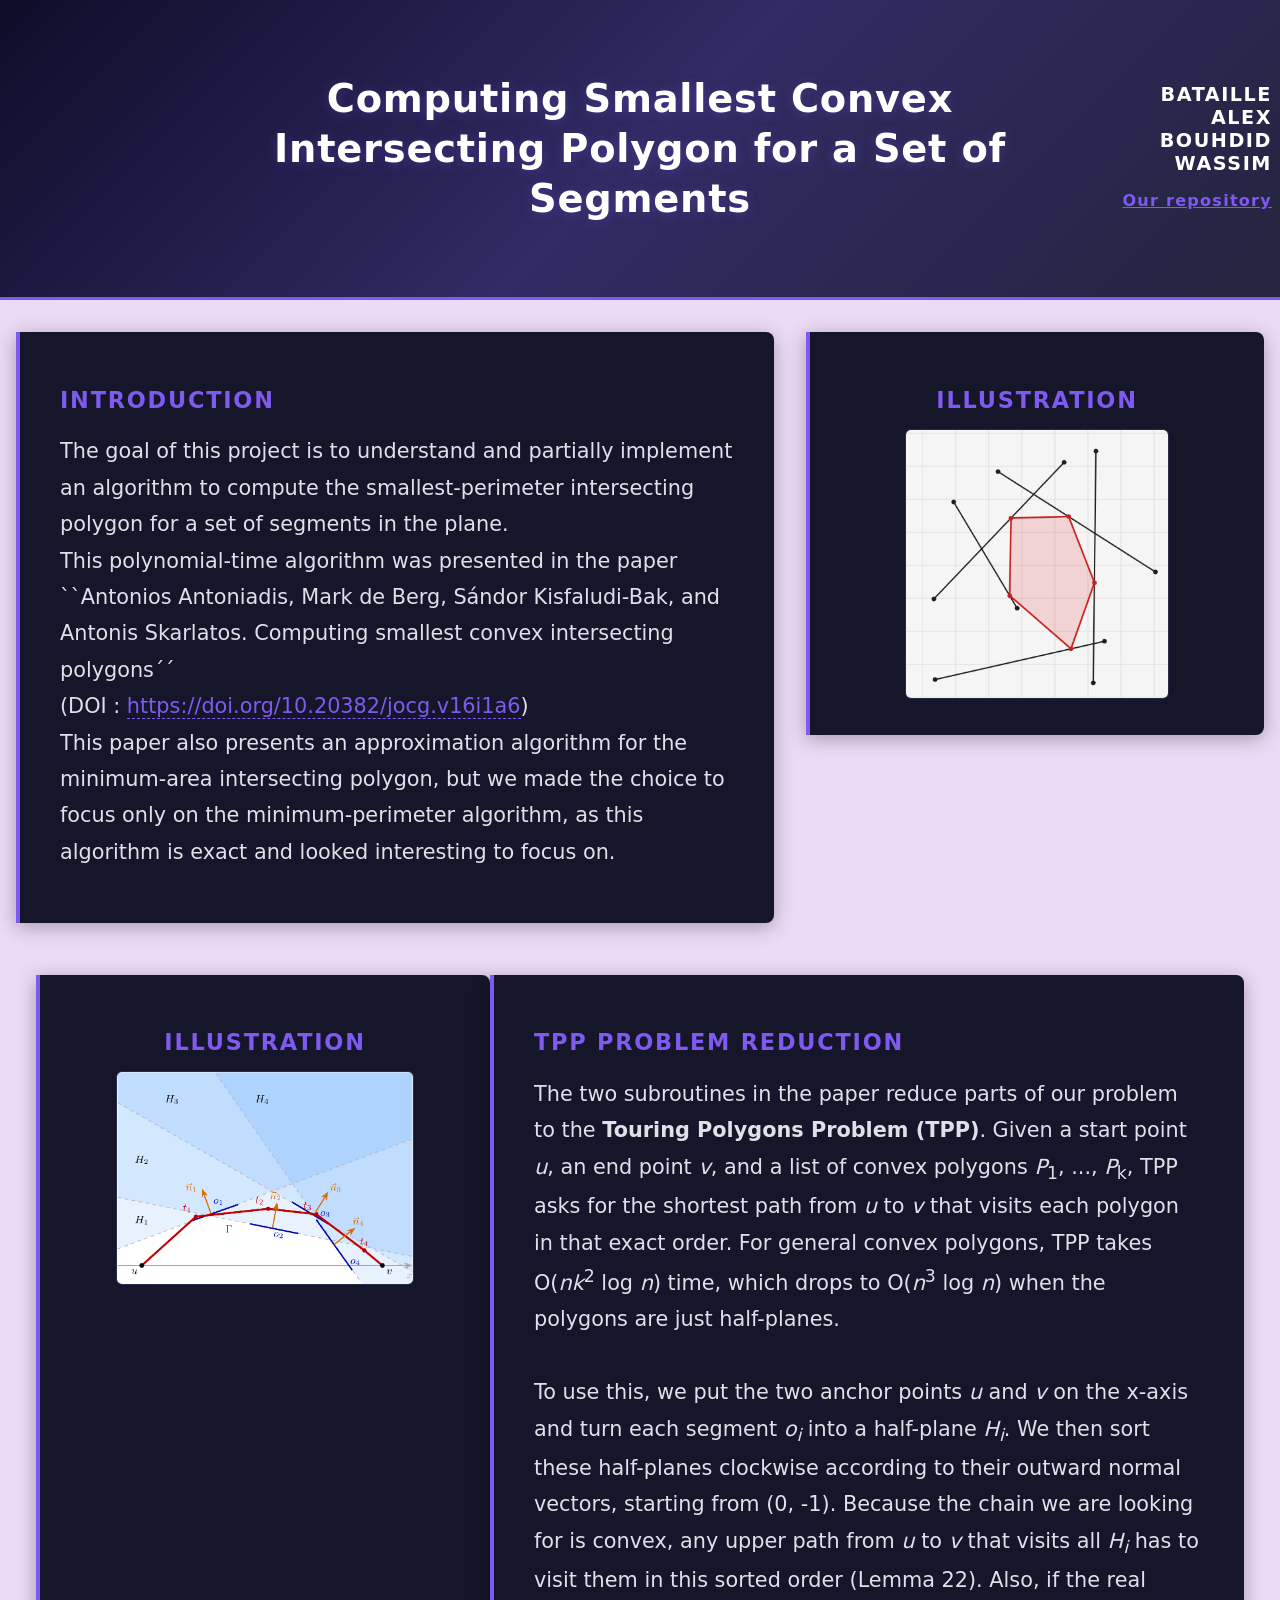
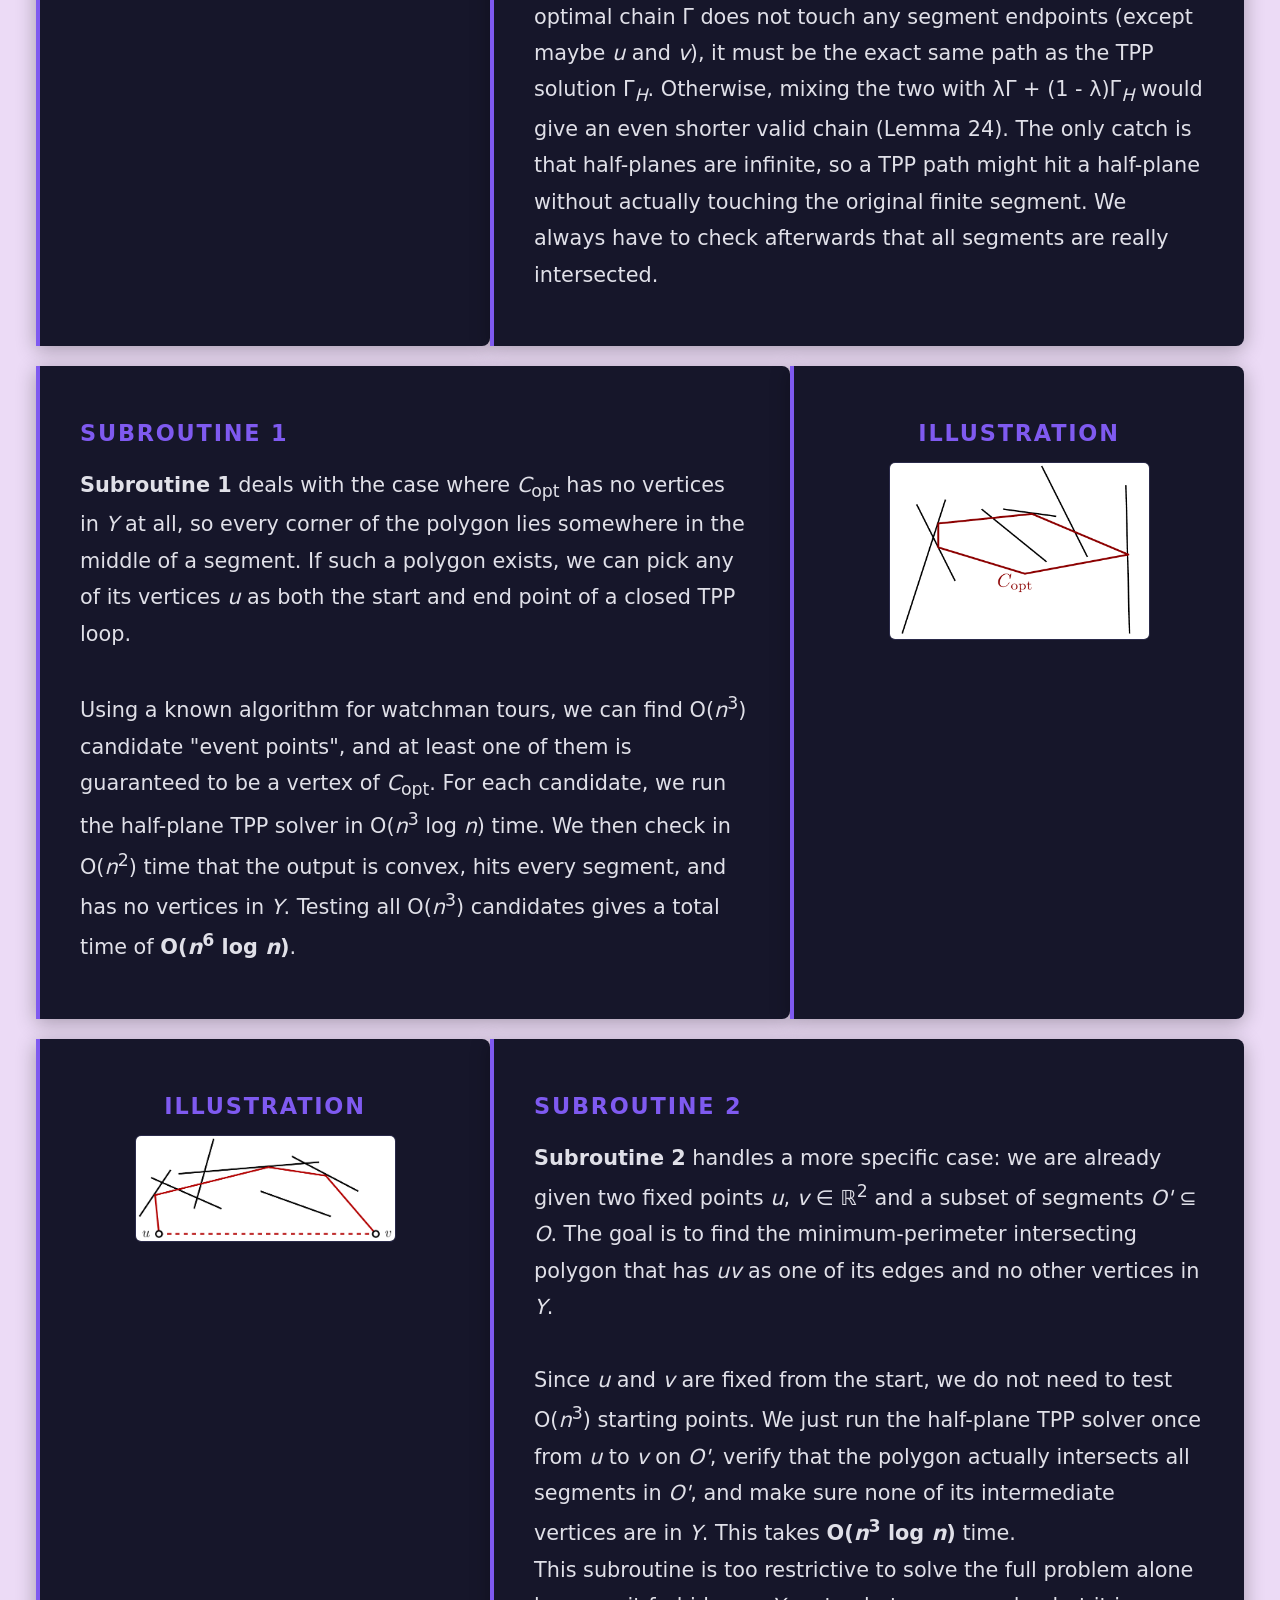
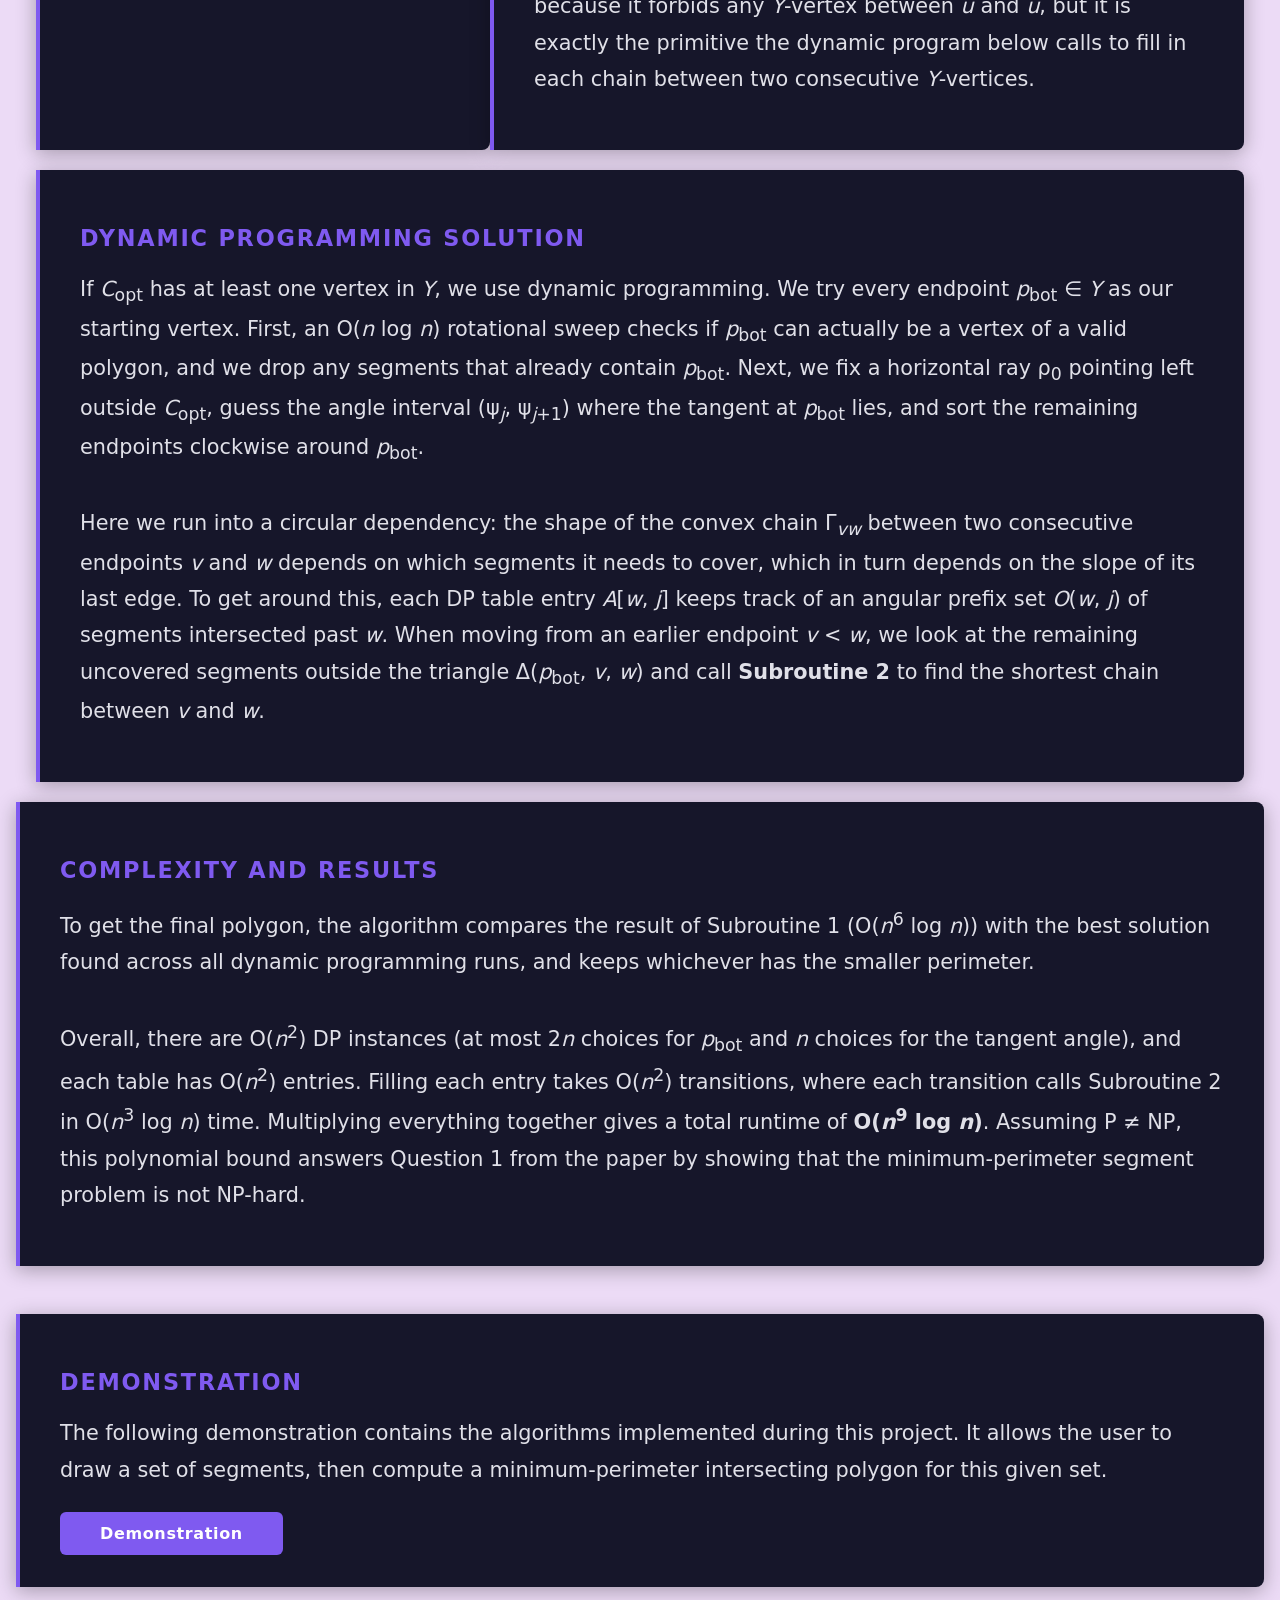
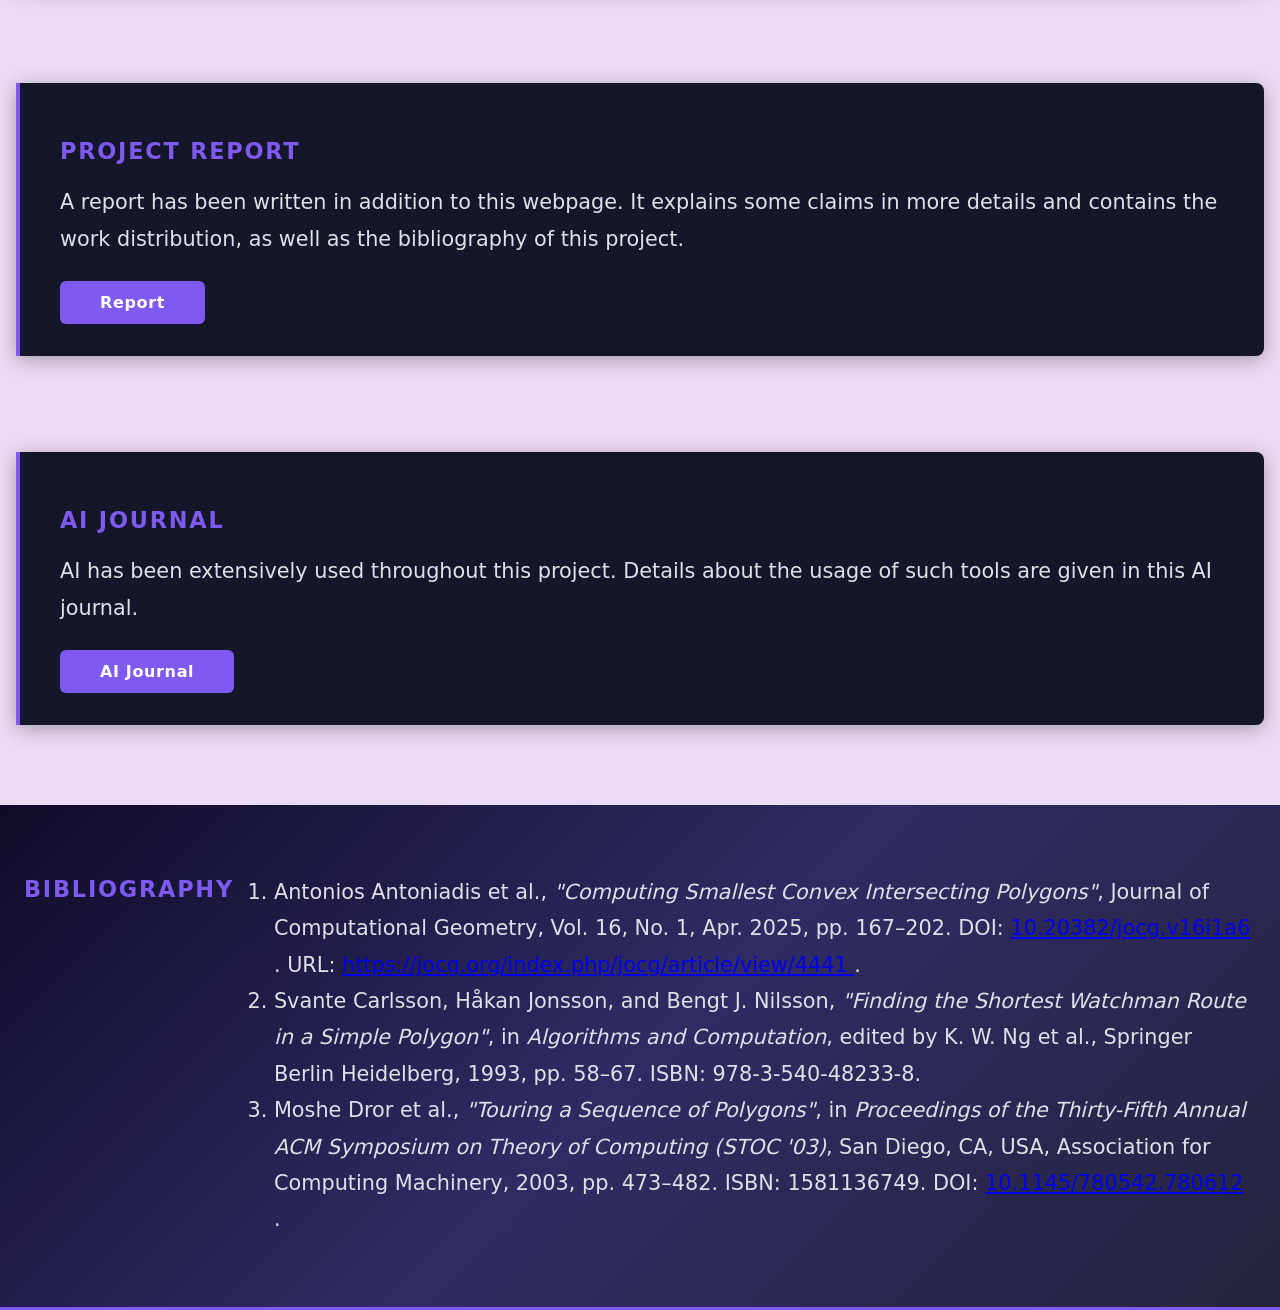
==== commit 7907a2d3: "Last changes : authors + link to github on webpage + bibliography on webpage + all the codesandbox o" ====
--- a/index.html
+++ b/index.html
@@ -10,6 +10,10 @@
     <h1>
         Computing Smallest Convex Intersecting Polygon for a Set of Segments
     </h1>
+    <div id="authors">
+        <h4>Bataille Alex <br> Bouhdid Wassim</h4>
+        <a href="https://github.com/Alexei-X/info-F420-project">Our repository</a>
+    </div>
 </div>
 
 <div class="content-row">
@@ -148,7 +152,49 @@
     </div>
 
 </div>
-
+<div id="title">
+    <h3>Bibliography</h4>
+    <ol class="bibliography">
+        <li>
+            Antonios Antoniadis et al.,
+            <em>"Computing Smallest Convex Intersecting Polygons"</em>,
+            Journal of Computational Geometry, Vol. 16, No. 1, Apr. 2025,
+            pp. 167–202.
+            DOI:
+            <a href="https://doi.org/10.20382/jocg.v16i1a6" target="_blank">
+                10.20382/jocg.v16i1a6
+            </a>.
+            URL:
+            <a href="https://jocg.org/index.php/jocg/article/view/4441" target="_blank">
+                https://jocg.org/index.php/jocg/article/view/4441
+            </a>.
+        </li>
+
+        <li>
+            Svante Carlsson, Håkan Jonsson, and Bengt J. Nilsson,
+            <em>"Finding the Shortest Watchman Route in a Simple Polygon"</em>,
+            in <em>Algorithms and Computation</em>,
+            edited by K. W. Ng et al.,
+            Springer Berlin Heidelberg, 1993,
+            pp. 58–67.
+            ISBN: 978-3-540-48233-8.
+        </li>
+
+        <li>
+            Moshe Dror et al.,
+            <em>"Touring a Sequence of Polygons"</em>,
+            in <em>Proceedings of the Thirty-Fifth Annual ACM Symposium on Theory of Computing (STOC '03)</em>,
+            San Diego, CA, USA,
+            Association for Computing Machinery, 2003,
+            pp. 473–482.
+            ISBN: 1581136749.
+            DOI:
+            <a href="https://doi.org/10.1145/780542.780612" target="_blank">
+                10.1145/780542.780612
+            </a>.
+        </li>
+    </ol>
+</div>
 
 </body>
 
--- a/style.css
+++ b/style.css
@@ -4,6 +4,10 @@
     background-color: rgba(160, 79, 213, 0.2);
 }
 
+body{
+    height: 10vh;
+}
+
 h3 {
     font-family: 'Segoe UI', system-ui, sans-serif;
     font-size: 1.4rem;
@@ -23,7 +27,24 @@
     letter-spacing: 0.08em;
 }
 
+h4 {
+    font-family: 'Segoe UI', system-ui, sans-serif;
+    font-size: 1.2rem;
+    font-weight: 600;
+    color: #fffffe;
+    margin-bottom: 1rem;
+    text-transform: uppercase;
+    letter-spacing: 0.08em;
+}
+
 ul {
+    font-family: 'Segoe UI', system-ui, sans-serif;
+    font-size: 1.3rem;
+    line-height: 1.75;
+    color: #e0e0e8;
+}
+
+ol {
     font-family: 'Segoe UI', system-ui, sans-serif;
     font-size: 1.3rem;
     line-height: 1.75;
@@ -50,6 +71,25 @@
     text-shadow: 0 2px 12px rgba(127, 90, 240, 0.3);
 }
 
+#authors {
+    position: absolute;
+    left: 87%;
+    top:1%;
+    justify-content: right;
+    text-align: right;
+    align-items: right;
+    padding: 3rem 0.5rem;
+}
+
+#authors a {
+    font-family: 'Segoe UI', system-ui, sans-serif;
+    font-size: 1rem;
+    font-weight: 600;
+    color: #7f5af0;
+    margin-bottom: 1rem;
+    letter-spacing: 0.08em;
+}
+
 .content-row {
     display: flex;
     flex-wrap: wrap;
@@ -169,6 +209,33 @@
     transform: translateY(0);
 }
 
+#demoDisplayDiv{
+display: block;
+}
+
+#demoFrame{
+    display: flex;
+    margin-left: auto;
+    margin-right: auto;
+    margin-top: 25px;
+    margin-bottom: 25px;
+}
+
+#demoFrame html{
+    overflow:hidden;
+}
+
+#demoScriptWrapper{
+    margin: 20px;
+    padding: 2rem 2.5rem;
+    background: #16162a;
+    border: 4px solid #7f5af0;
+    border-radius: 0 8px 8px 0;
+    box-shadow: 0 4px 20px rgba(0, 0, 0, 0.3);
+
+}
+
+
 .parts{
     display: flex;
     margin: 20px;
